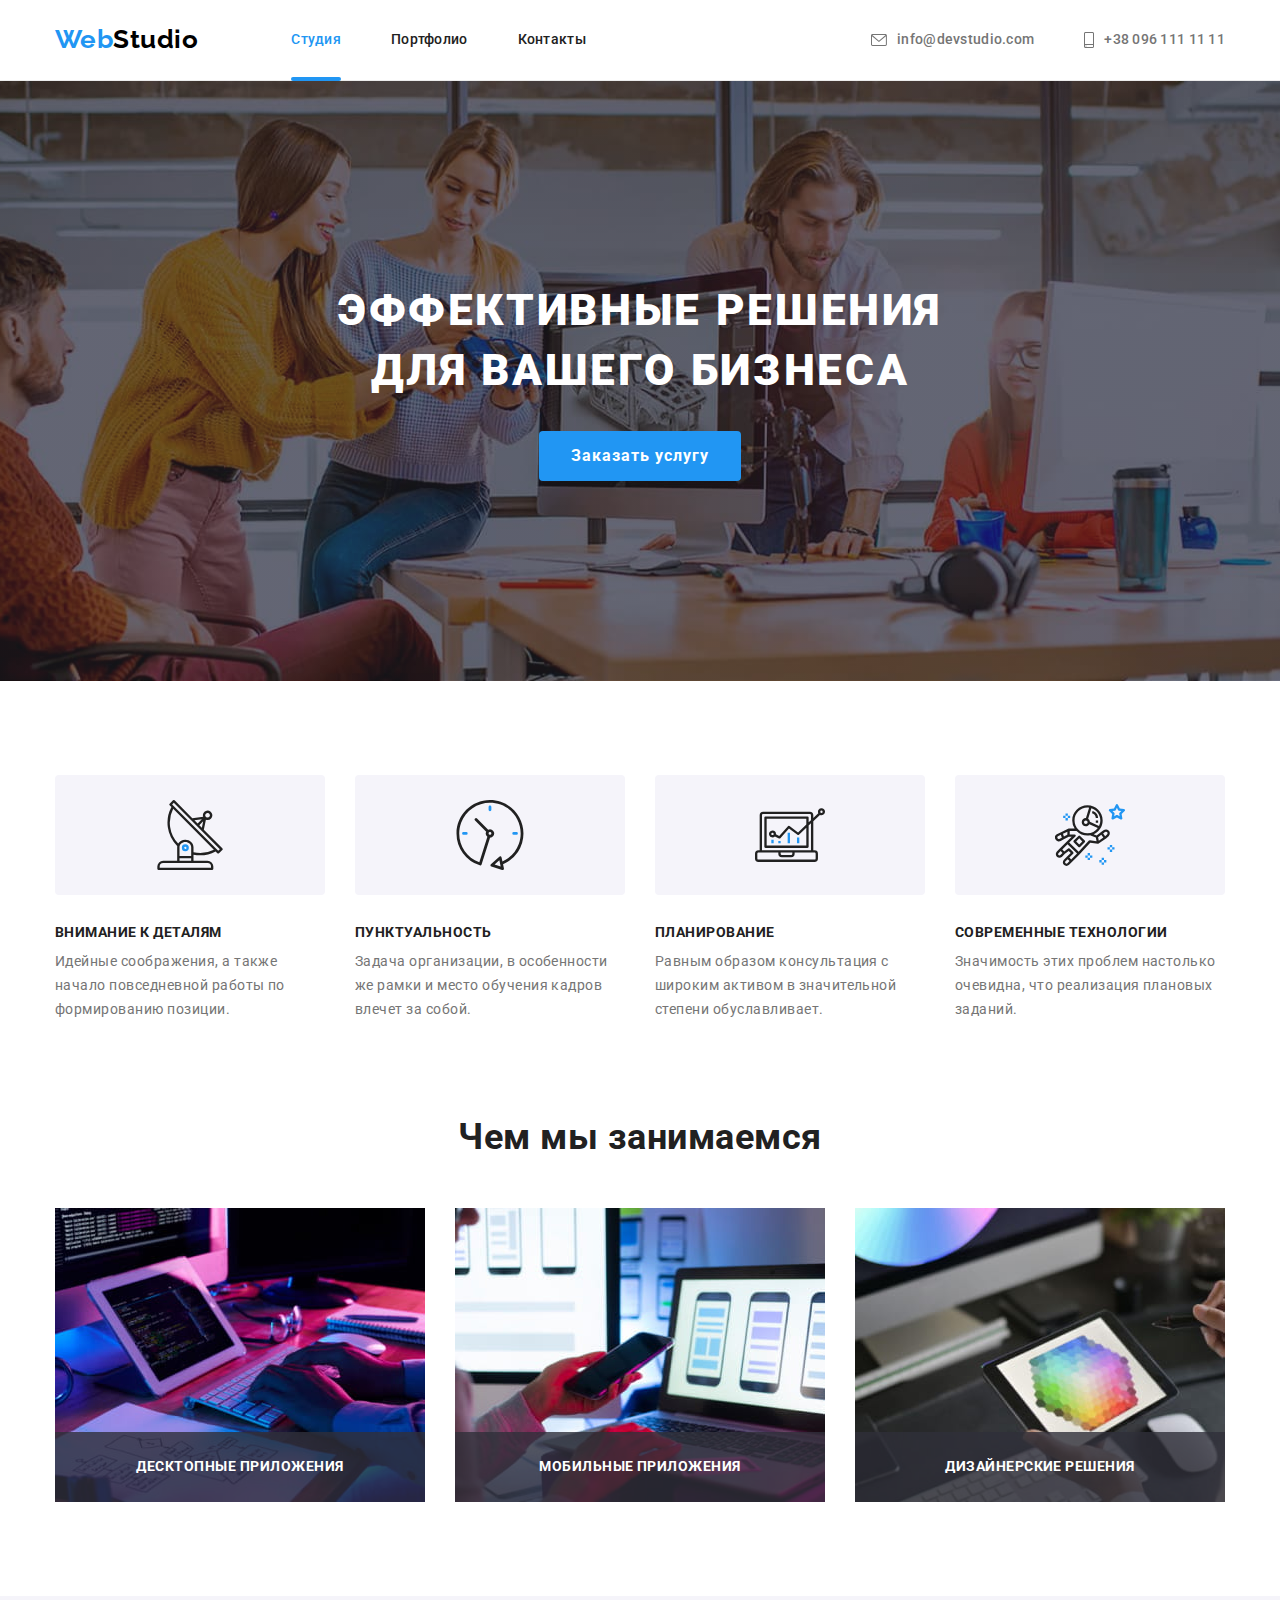
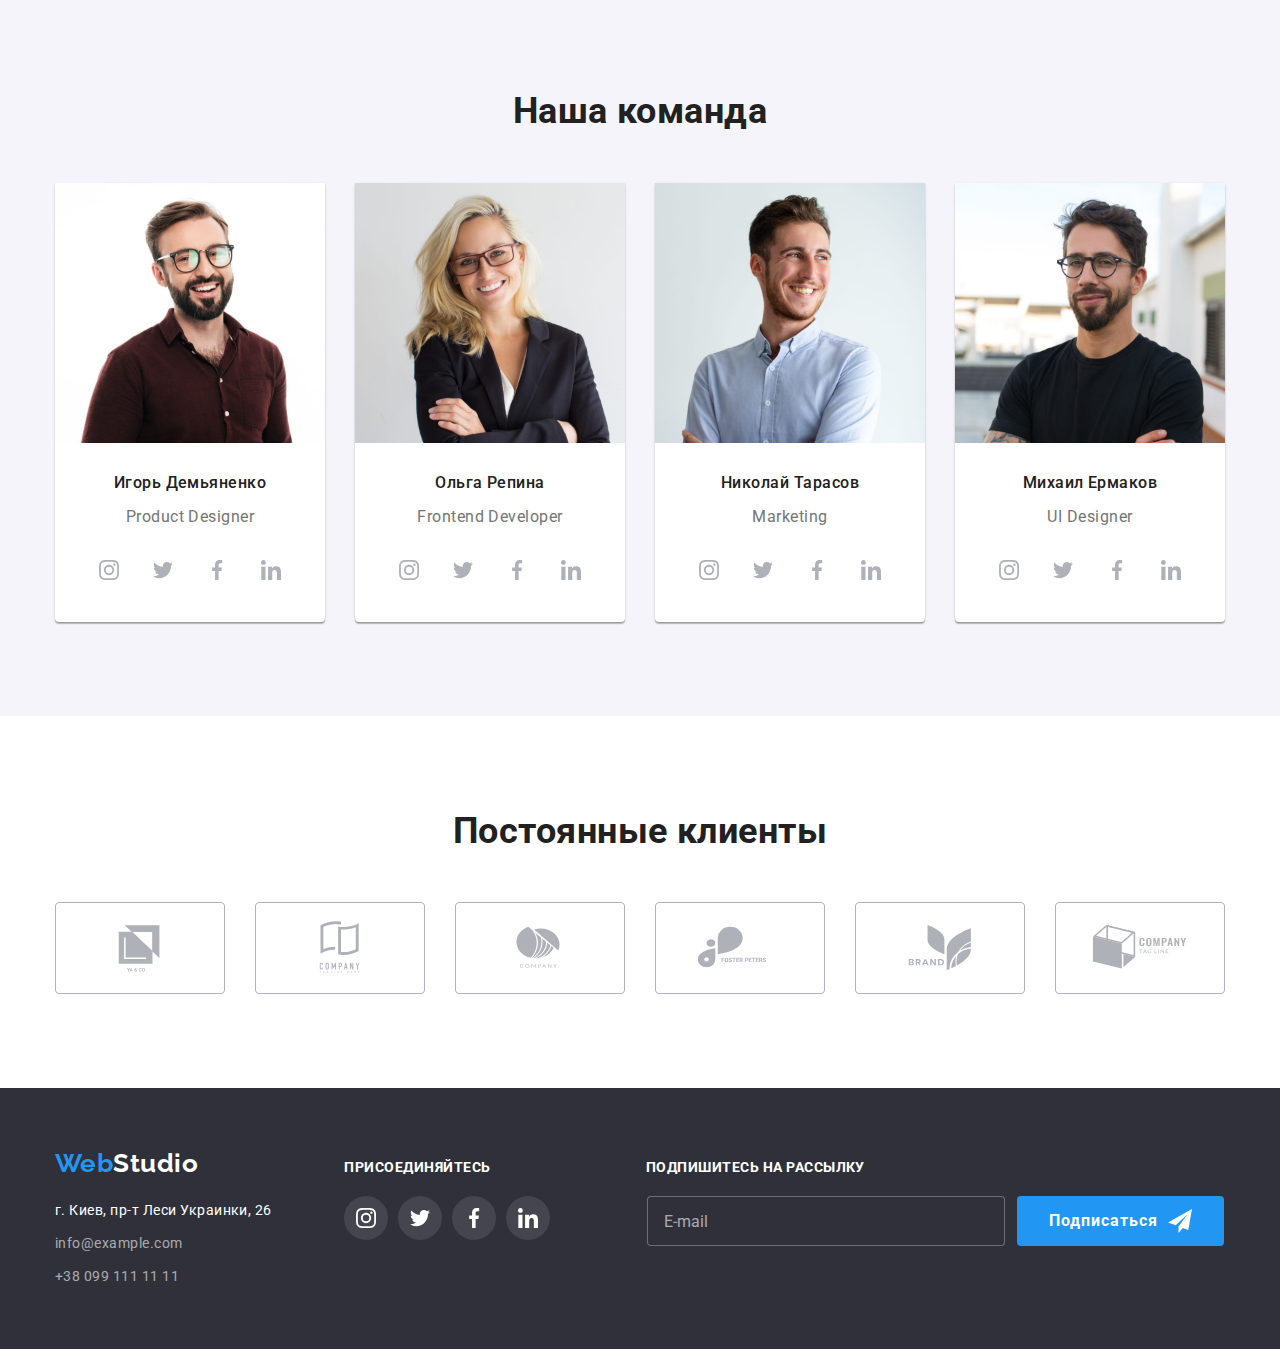
==== index.html @ f59bbf48 "add styles from hw6" ====
<!DOCTYPE html>
<html lang="ru">
  <head>
    <meta charset="UTF-8" />
    <meta http-equiv="X-UA-Compatible" content="IE=edge" />
    <meta name="viewport" content="width=device-width, initial-scale=1.0" />
    <title>WebStudio</title>
    <link rel="preconnect" href="https://fonts.googleapis.com" />
    <link rel="preconnect" href="https://fonts.gstatic.com" crossorigin />
    <link
      href="https://fonts.googleapis.com/css2?family=Raleway:wght@700&family=Roboto:wght@400;500;700;900&display=swap"
      rel="stylesheet"
    />
    <link
      rel="stylesheet"
      href="https://cdnjs.cloudflare.com/ajax/libs/modern-normalize/1.1.0/modern-normalize.min.css"
    />
    <link rel="stylesheet" href="./css/styles.css" />
  </head>
  <body>
    <!-- Header -->
    <header class="header">
      <div class="container main-nav">
        <a href="" class="logo">Web<span class="header-logo-part">Studio</span></a>
        <nav class="site-nav">
          <ul class="site-list">
            <li class="site-nav-item">
              <a href="./index.html" class="site-nav-link current">Студия</a>
            </li>
            <li class="site-nav-item">
              <a href="./portfolio.html" class="site-nav-link">Портфолио</a>
            </li>
            <li class="site-nav-item"><a href="" class="site-nav-link">Контакты</a></li>
          </ul>
        </nav>
        <ul class="contact-nav">
          <li class="contact-nav-item">
            <a href="mailto:info@devstudio.com" class="header-contacts">
              <svg class="icons-header" width="16" height="12">
                <use href="./images/icons.svg#envelope">
              </svg>
              info@devstudio.com
            </a>
          </li>
          <li class="contact-nav-item">
            <a href="tel:+380961111111" class="header-contacts">
              <svg class="icons-header" width="10" height="16">
                <use href="./images/icons.svg#smartphone"></use>
              </svg>
              +38 096 111 11 11
            </a>
          </li>
        </ul>
      </div>
    </header>
    <!-- Main -->
    <main>
      <!--Hero section-->
      <section class="hero">
        <div class="container">
          <h1 class="hero-title">
            Эффективные решения<br />
            для вашего бизнеса
          </h1>
          <button type="button" class="button primary" data-modal-open>Заказать услугу</button>
          
      </section>
      <!--Features section-->
      <section class="section">
        <div class="container">
          <h2 class="features-title visually-hidden">Наши преимущества</h2>
          <ul class="features-list">
            <li class="features-item">
              <div class="features-icon-bg">
              <svg class="icon-antenna" width="70" height="70"><use href="images/icons.svg#antenna-1"></use>
              </svg>
              </div>
              <h3 class="features-item-title">Внимание к деталям</h3>
              <p class="features-text">
                Идейные соображения, а также начало повседневной работы по формированию позиции.
              </p>
            </li>
            <li class="features-item icon-clock">
            <div class="features-icon-bg">
              <svg class="icon-clock" width="70" height="70"><use href="images/icons.svg#clock-1"></use>
              </svg>
              </div>
              <h3 class="features-item-title">Пунктуальность</h3>
              <p class="features-text">
                Задача организации, в особенности же рамки и место обучения кадров влечет за собой.
              </p>
            </li>
            <li class="features-item icon-diagram">
              <div class="features-icon-bg">
              <svg class="icon-diagram" width="70" height="70"><use href="images/icons.svg#diagram-1"></use>
              </svg></div>
              <h3 class="features-item-title">Планирование</h3>
              <p class="features-text">
                Равным образом консультация с широким активом в значительной степени обуславливает.
              </p>
            </li>
            <li class="features-item icon-astronaut">
              <div class="features-icon-bg">
              <svg class="icon-astronaut" width="70" height="70"><use href="images/icons.svg#astronaut-1"></use>
              </svg></div>
              <h3 class="features-item-title">Современные технологии</h3>
              <p class="features-text">
                Значимость этих проблем настолько очевидна, что реализация плановых заданий.
              </p>
            </li>
          </ul>
        </div>
      </section>
      <!--What we do section-->
      <section class="section work">
        <div class="container">
          <h2 class="work-title">Чем мы занимаемся</h2>
          <ul class="work-list">
            <li class="work-item">
              <img src="./images/img-what-we-do-1.jpg" alt="написание кода" width="370" />
              <p class="work-item-text">Десктопные приложения</p>
            </li>
            <li class="work-item">
              <img src="./images/img-what-we-do-2.jpg" alt="адаптивный интерфейс" width="370" />
              <p class="work-item-text">Мобильные приложения</p>
            </li>
            <li class="work-item">
              <img src="./images/img-what-we-do-3.jpg" alt="цветовая палитра" width="370" />
              <p class="work-item-text">Дизайнерские решения</p>
            </li>
          </ul>
        </div>
      </section>
      <!--Our team section-->
      <section class="section team">
        <div class="container">
          <h2 class="team-title">Наша команда</h2>
          <ul class="team-list">
            <li class="team-item">
              <img
                src="./images/member-1.jpg"
                alt="Игорь Демьяненко продакт менеджер"
                width="270"
              />
              <div class="team-item-content">
                <h3 class="team-name">Игорь Демьяненко</h3>
                <p lang="en" class="team-profession">Product Designer</p>
              <ul class="socials-list">
              <li class="social-item"><a href="https://www.instagram.com/" class="social-links" target="_blank" rel="noreferrer noopener"><svg class="social-icons" width="20" height="20">
                <use href="./images/icons.svg#instagram-2">
              </svg></a></li>
              <li class="social-item"><a href="https://twitter.com/" class="social-links" target="_blank" rel="noreferrer noopener"><svg class="social-icons" width="20" height="20">
                <use href="./images/icons.svg#twitter-1">
              </svg></a></li>
              <li class="social-item"><a href="https://www.facebook.com/" class="social-links" target="_blank" rel="noreferrer noopener"><svg class="social-icons" width="20" height="20">
                <use href="./images/icons.svg#facebook-1">
              </svg></a></li>
              <li class="social-item"><a href="https://www.linkedin.com/" class="social-links" target="_blank" rel="noreferrer noopener"><svg class="social-icons" width="20" height="20">
                <use href="./images/icons.svg#linkedin-1">
              </svg></a></li>
              </ul>
              </div>
            </li>
            <li class="team-item">
              <img
                src="./images/member-2.jpg"
                alt="Ольга Репина фронтэнд разработчик"
                width="270"
              />
              <div class="team-item-content">
                <h3 class="team-name">Ольга Репина</h3>
                <p lang="en" class="team-profession">Frontend Developer</p>
                <ul class="socials-list">
              <li class="social-item"><a href="https://www.instagram.com/" class="social-links" target="_blank" rel="noreferrer noopener"><svg class="social-icons" width="20" height="20">
                <use href="./images/icons.svg#instagram-2">
              </svg></a></li>
              <li class="social-item"><a href="https://twitter.com/" class="social-links" target="_blank" rel="noreferrer noopener"><svg class="social-icons" width="20" height="20">
                <use href="./images/icons.svg#twitter-1">
              </svg></a></li>
              <li class="social-item"><a href="https://www.facebook.com/" class="social-links" target="_blank" rel="noreferrer noopener"><svg class="social-icons" width="20" height="20">
                <use href="./images/icons.svg#facebook-1">
              </svg></a></li>
              <li class="social-item"><a href="https://www.linkedin.com/" class="social-links" target="_blank" rel="noreferrer noopener"><svg class="social-icons" width="20" height="20">
                <use href="./images/icons.svg#linkedin-1">
              </svg></a></li>
              </ul>
              </div>
            </li>
            <li class="team-item">
              <img src="./images/member-3.jpg" alt="Николай Тарасов маркетинг" width="270" />
              <div class="team-item-content">
                <h3 class="team-name">Николай Тарасов</h3>
                <p lang="en" class="team-profession">Marketing</p>
                <ul class="socials-list">
              <li class="social-item"><a href="https://www.instagram.com/" class="social-links" target="_blank" rel="noreferrer noopener"><svg class="social-icons" width="20" height="20">
                <use href="./images/icons.svg#instagram-2">
              </svg></a></li>
              <li class="social-item"><a href="https://twitter.com/" class="social-links" target="_blank" rel="noreferrer noopener"><svg class="social-icons" width="20" height="20">
                <use href="./images/icons.svg#twitter-1">
              </svg></a></li>
              <li class="social-item"><a href="https://www.facebook.com/" class="social-links" target="_blank" rel="noreferrer noopener"><svg class="social-icons" width="20" height="20">
                <use href="./images/icons.svg#facebook-1">
              </svg></a></li>
              <li class="social-item"><a href="https://www.linkedin.com/" class="social-links" target="_blank" rel="noreferrer noopener"><svg class="social-icons" width="20" height="20">
                <use href="./images/icons.svg#linkedin-1">
              </svg></a></li>
              </ul>
              </div>
            </li>
            <li class="team-item">
              <img src="./images/member-4.jpg" alt="Михаил Ермаков дизайнер" width="270" />
              <div class="team-item-content">
                <h3 class="team-name">Михаил Ермаков</h3>
                <p lang="en" class="team-profession">UI Designer</p>
                <ul class="socials-list">
              <li class="social-item"><a href="https://www.instagram.com/" class="social-links" target="_blank" rel="noreferrer noopener"><svg class="social-icons" width="20" height="20">
                <use href="./images/icons.svg#instagram-2">
              </svg></a></li>
              <li class="social-item"><a href="https://twitter.com/" class="social-links" target="_blank" rel="noreferrer noopener"><svg class="social-icons" width="20" height="20">
                <use href="./images/icons.svg#twitter-1">
              </svg></a></li>
              <li class="social-item"><a href="https://www.facebook.com/" class="social-links" target="_blank" rel="noreferrer noopener"><svg class="social-icons" width="20" height="20">
                <use href="./images/icons.svg#facebook-1">
              </svg></a></li>
              <li class="social-item"><a href="https://www.linkedin.com/" class="social-links" target="_blank" rel="noreferrer noopener"><svg class="social-icons" width="20" height="20">
                <use href="./images/icons.svg#linkedin-1">
              </svg></a></li>
              </ul>
              </div>
            </li>
          </ul>
        </div>
      </section>
      <section class="section clients">
        <div class="container">
          <h2 class="clients-title">Постоянные клиенты</h2>
          <ul class="clients-list">
            <li class="clients-item">
              <a href="" class="clients-link"><svg class="clients-logo" width="106" height="60"><use href="./images/icons.svg#logo-1"></use></svg></a>
            </li>
            <li class="clients-item">
              <a href="" class="clients-link"><svg class="clients-logo" width="106" height="60"><use href="./images/icons.svg#logo-2"></use></svg></a>
            </li>
            <li class="clients-item">
              <a href="" class="clients-link"><svg class="clients-logo" width="106" height="60"><use href="./images/icons.svg#logo-3"></use></svg></a>
            </li>
            <li class="clients-item">
              <a href="" class="clients-link"><svg class="clients-logo" width="106" height="60"><use href="./images/icons.svg#logo-4"></use></svg></a>
            </li>
            <li class="clients-item">
              <a href="" class="clients-link"><svg class="clients-logo" width="106" height="60"><use href="./images/icons.svg#logo-5"></use></svg></a>
            </li>
            <li class="clients-item">
              <a href="" class="clients-link"><svg class="clients-logo" width="106" height="60"><use href="./images/icons.svg#logo-6"></use></svg></a>
            </li>
          </ul>
        </div>
      </section>
    </main>
    <!-- Footer -->
    <footer class="footer">
      <div class="container footer-global">
        <div class="footer-sections">
        <a href="" class="logo">Web<span class="footer-logo-part">Studio</span></a>
        <address class="footer-address">
          <ul class="footer-list">
            <li class="footer-item">
              <a
                href="https://goo.gl/maps/oisESLWzGZFU7cvu8"
                target="_blank"
                rel="noreferrer noopener"
                class="footer-address"
                >г. Киев, пр-т Леси Украинки, 26</a
              >
            </li>
            <li class="footer-item">
              <a href="mailto:info@example.com" class="footer-contacts">info@example.com</a>
            </li>
            <li class="footer-item">
              <a href="tel:+380991111111" class="footer-contacts">+38 099 111 11 11</a>
            </li>
          </ul>
        </address>
      </div>
      <div class="footer-sections footer-join">
        <p class="footer-text">Присоединяйтесь</p>
        <ul class="footer-socials-list">
        <li class="footer-socials-item">
          <a href="https://www.instagram.com/" class="footer-socials-link" target="_blank" rel="noreferrer noopener">
            <svg class="footer-socials-icons" width="20" height="20">
              <use href="./images/icons.svg#instagram-2"></use>
            </svg>
          </a>
        </li>
        <li class="footer-socials-item">
          <a href="https://twitter.com/" class="footer-socials-link" target="_blank" rel="noreferrer noopener">
            <svg class="footer-socials-icons" width="20" height="20">
              <use href="./images/icons.svg#twitter-1"></use>
            </svg>
          </a>
        </li>
        <li class="footer-socials-item">
          <a href="https://www.facebook.com/" class="footer-socials-link" target="_blank" rel="noreferrer noopener">
            <svg class="footer-socials-icons" width="20" height="20">
              <use href="./images/icons.svg#facebook-1"></use>
            </svg>
          </a>
        </li>
        <li class="footer-socials-item">
          <a href="https://www.linkedin.com/" class="footer-socials-link" target="_blank" rel="noreferrer noopener">
            <svg class="footer-socials-icons" width="20" height="20">
              <use href="./images/icons.svg#linkedin-1"></use>
            </svg>
          </a>
        </li>
        </ul>
      </div>
      <div class="footer-sections footer-subscribe">
        <p class="footer-subscribe-text">Подпишитесь на рассылку</p>
        <form class="subscribe-form">
        <input class="footer-mail" type="email" name="footer-mail" id="" placeholder="E-mail">
        <button type="submit" class="button footer-button">Подписаться<svg class="icon-send" width="24" height="24"><use href="./images/icons.svg#icon-send"></use></svg></button>
        </form>
      </div>
      </div>
    </footer>
    <div class="backdrop is-hidden" data-modal>
            <div class="modal">
              <p class="modal-text">Оставьте свои данные, мы вам перезвоним</p>
              <button class="close-button" data-modal-close>
                <svg class="close-icon">
                  <use href="./images/icons.svg#close"></use>
                </svg>
              </button>
              <form class="form">
                <div class="form-field">
                  <label for="user-name" class="modal-label">Имя</label>
                  <div class="input-wrap">
                <input type="text" name="user-name" class="modal-input" id="user-name" required>
                <svg class="modal-icons" width="18" height="18">
                    <use href="./images/icons.svg#person"></use>
                  </svg>
                  </div>
              </div>
              <div class="form-field">
                <label for="user-tel" class="modal-label">Телефон</label>
                <div class="input-wrap">
                <input type="tel" name="user-tel" class="modal-input" id="user-tel" required>
                <svg class="modal-icons" width="18" height="18">
                    <use href="./images/icons.svg#phone"></use>
                  </svg>
                  </div>
              </div>
                <div class="form-field">
                <label for="user-mail" class="modal-label">Почта</label>
                <div class="input-wrap">
                <input type="email" name="user-mail" class="modal-input" id="user-mail">
                <svg class="modal-icons" width="18" height="18">
                    <use href="./images/icons.svg#email"></use>
                  </svg>
                  </div>
              </div>
                  <div class="form-field">
                <label for="comment" class="modal-label">Комментарий</label>
                <textarea name="comment" class="modal-comment" id="comment" placeholder="Введите текст"></textarea></div>

              <div class="form-field check-box">
                <input type="checkbox"
                class="modal-check visually-hidden"
                id="modal-check"
                name="modal-check"/>
                <label for="modal-check" class="modal-check-text"><span class="icon-check"><svg class="modal-check-icon"  width="16" height="15">
                  <use href="./images/icons.svg#icon-check"></use>
                </svg></span>Соглашаюсь с рассылкой и принимаю <a href="" class="modal-conditions"> Условия договора</a></label>
                <button type="submit" class="button modal-submit">Отправить</button>
              </div>
              
              </form>
            </div>
          </div>
        </div>
    <script src="./js/modal.js"></script>
  </body>
</html>
---- css/styles.css ----
:root {
  --primary-text-color: #212121;
  --secondary-text-color: #757575;
  --text-color-white: #ffffff;
  --accent-color: #2196f3;
  --background-color: #e5e5e5;
  --footer-background-color: #2f303a;
  --button-secondary-bgc: #f5f4fa;
  --button-primary-hover: #188ce8;
  --footer-contacts: rgba(255, 255, 255, 0.6);
  --header-logo: #000000;
  --line-color: #ececec;
  --hero-bgc: #c4c4c4;
  --footer-socials-bgc: #44454e;
  --icons-color: #afb1b8;
}

body {
  background-color: var(--text-color-white);
  color: var(--secondary-text-color);

  font-family: Roboto, sans-serif;
  letter-spacing: 0.03em;

  margin: 0;
}

h1,
h2,
h3,
h4,
h5,
h6,
p,
ul {
  margin-top: 0;
  margin-bottom: 0;
}

img {
  display: block;
  max-width: 100%;
  height: auto;
}

ul {
  list-style: none;
  padding: 0;
  margin: 0;
}

a {
  text-decoration: none;
}

/* Section */

.section {
  padding-top: 94px;
  padding-bottom: 94px;
}

/* Container */

.container {
  width: 1200px;
  padding-left: 15px;
  padding-right: 15px;
  margin-left: auto;
  margin-right: auto;
}

/* Header */

.header {
  border-bottom: 1px solid var(--line-color);
}

.logo {
  color: var(--accent-color);

  font-family: Raleway, sans-serif;
  font-weight: 700;
  font-size: 26px;
  line-height: 1.2;
}

.header-logo-part {
  color: var(--header-logo);
}

/* Site nav */

.main-nav {
  display: flex;
  align-items: center;
}

.site-nav {
  margin-left: 93px;
}

.site-nav-item:not(:last-child) {
  margin-right: 50px;
}

.site-list {
  display: flex;
}

.site-nav-link {
  position: relative;
  display: block;
  padding-top: 32px;
  padding-bottom: 32px;

  color: var(--primary-text-color);

  font-weight: 500;
  font-size: 14px;
  line-height: 1.14;
  letter-spacing: 0.02em;

  transition: color 250ms cubic-bezier(0.4, 0, 0.2, 1);
}

.site-nav-link:hover,
.site-nav-link:focus {
  color: var(--accent-color);
}

.site-nav-link.current {
  color: var(--accent-color);
}

.current::after {
  content: '';

  position: absolute;
  left: 0;
  bottom: -1px;
  display: block;
  width: 100%;
  height: 4px;
  border-radius: 2px;
  background-color: var(--accent-color);
}
/* Header contacts */

.contact-nav {
  display: flex;
  margin-left: auto;
}

.contact-nav-item:not(:first-child) {
  margin-left: 50px;
}

.icons-header {
  fill: currentColor;
  margin-right: 10px;
}

.header-contacts {
  display: flex;
  align-items: center;
  color: var(--secondary-text-color);

  font-weight: 500;
  font-size: 14px;
  line-height: 1.14;
  letter-spacing: 0.02em;

  transition: color 250ms cubic-bezier(0.4, 0, 0.2, 1);
}

.header-contacts:hover,
.header-contacts:focus {
  color: var(--accent-color);
}

.header-contacts:active {
  color: var(--accent-color);
}

/* Hero */

.hero {
  max-width: 1600px;

  text-align: center;
  padding: 200px 0;

  background-color: var(--hero-bgc);
  background-image: linear-gradient(rgba(47, 48, 58, 0.4), rgba(47, 48, 58, 0.4)),
    url('../images/hero.jpg');
  background-repeat: no-repeat;
  background-size: cover;
  background-position: center;
}

.hero-title {
  color: var(--text-color-white);

  font-weight: 900;
  font-size: 44px;
  line-height: 1.36;
  letter-spacing: 0.06em;
  text-transform: uppercase;
}

/* Buttons */

.button {
  display: inline-block;
  font-family: inherit;
  cursor: pointer;
  text-align: center;
  font-size: 16px;
  align-items: center;
  border: transparent;
  border-radius: 4px;

  transition: background-color 250ms cubic-bezier(0.4, 0, 0.2, 1),
    color 250ms cubic-bezier(0.4, 0, 0.2, 1), box-shadow 250ms cubic-bezier(0.4, 0, 0.2, 1);
}

.button.primary,
.modal-submit,
.footer-button {
  padding: 10px 32px;
  margin-top: 30px;

  background-color: var(--accent-color);
  color: var(--text-color-white);

  font-weight: 700;
  line-height: 1.87;
  letter-spacing: 0.06em;

  transition: background-color 250ms cubic-bezier(0.4, 0, 0.2, 1),
    color 250ms cubic-bezier(0.4, 0, 0.2, 1), box-shadow 250ms cubic-bezier(0.4, 0, 0.2, 1);
}

.button.primary:hover,
.button.primary:focus,
.modal-submit:hover,
.modal-submit:focus,
.footer-button:hover,
.footer-button:focus {
  background-color: var(--button-primary-hover);
  color: var(--text-color-white);
  box-shadow: 0px 4px 4px rgba(0, 0, 0, 0.15);
}

.button.secondary {
  padding: 6px 22px;
  background-color: var(--button-secondary-bgc);
  color: var(--primary-text-color);

  font-weight: 500;
  line-height: 1.62;

  transition: background-color 250ms cubic-bezier(0.4, 0, 0.2, 1),
    color 250ms cubic-bezier(0.4, 0, 0.2, 1), box-shadow 250ms cubic-bezier(0.4, 0, 0.2, 1);
}

.button.secondary:hover,
.button.secondary:focus {
  background-color: var(--accent-color);
  color: var(--text-color-white);
  box-shadow: 0px 3px 1px rgba(0, 0, 0, 0.1), 0px 1px 2px rgba(0, 0, 0, 0.08),
    0px 2px 2px rgba(0, 0, 0, 0.12);
}

.button.secondary:active {
  color: var(--accent-color);

  box-shadow: 0px 3px 1px rgba(0, 0, 0, 0.1), 0px 1px 2px rgba(0, 0, 0, 0.08),
    0px 2px 2px rgba(0, 0, 0, 0.12);
  border: transparent;
}

/* Features */

.visually-hidden {
  position: absolute;
  width: 1px;
  height: 1px;
  margin: -1px;
  padding: 0;
  overflow: hidden;
  border: 0;
  clip: rect(0 0 0 0);
}

.features-list {
  display: flex;
}

.features-item {
  margin-right: 30px;
}

.features-item:nth-child(4n) {
  margin-right: 0;
}

.features-icon-bg {
  display: flex;
  width: 270px;
  height: 120px;
  background-color: var(--button-secondary-bgc);

  border-radius: 4px;
  margin-bottom: 30px;
  align-items: center;
  justify-content: center;
}

.features-item-title {
  color: var(--primary-text-color);

  font-weight: 700;
  font-size: 14px;
  line-height: 1.14;
  text-transform: uppercase;

  margin-bottom: 10px;
}

.features-text {
  color: var(--secondary-text-color);

  font-size: 14px;
  line-height: 1.71;
}

/* Work */

.work {
  padding-top: 0;
}

.work-title,
.clients-title {
  margin-bottom: 50px;
}

.work-list {
  display: flex;
  align-items: center;
}

.work-item {
  position: relative;

  margin-right: 30px;
}

.work-item:nth-child(3n) {
  margin-right: 0;
}

.work-item-text {
  position: absolute;
  bottom: 0;

  display: flex;
  justify-content: center;
  align-items: center;

  width: 100%;
  height: 70px;

  font-weight: 700;
  font-size: 14px;
  line-height: 1.14;

  text-transform: uppercase;
  background-color: rgba(47, 48, 58, 0.8);
  color: var(--text-color-white);
}

.work-title,
.team-title,
.clients-title {
  color: var(--primary-text-color);

  font-weight: 700;
  font-size: 36px;
  line-height: 1.17;
  text-align: center;
}

/* Team */

.team {
  background-color: var(--button-secondary-bgc);
}

.team-list {
  display: flex;
}

.team-item {
  margin-right: 30px;
  background-color: var(--text-color-white);
  box-shadow: 0px 1px 3px rgba(0, 0, 0, 0.12), 0px 1px 1px rgba(0, 0, 0, 0.14),
    0px 2px 1px rgba(0, 0, 0, 0.2);
  border-radius: 0px 0px 4px 4px;
}

.team-item:nth-child(4n) {
  margin-right: 0;
}

.team-item-content {
  text-align: center;
  padding-top: 30px;
  padding-bottom: 30px;
  font-size: 16px;
}

.team-title,
.team-name {
  color: var(--primary-text-color);
}

.team-title {
  margin-top: 0;
  margin-right: 0;
  margin-bottom: 50px;
}

.team-name {
  font-weight: 500;
  line-height: 1.2;
  font-size: 16px;

  margin-bottom: 10px;
}

.team-profession {
  color: var(--secondary-text-color);

  line-height: 1.9;
  font-size: 16px;
  margin-bottom: 16px;
}

/* Team socials */

.socials-list {
  display: flex;
  justify-content: center;
  color: var(--icons-color);
}

.social-item {
  margin-right: 10px;
}

.social-item:last-child {
  margin-right: 0;
}

.social-links {
  display: flex;
  align-items: center;
  justify-content: center;
  width: 44px;
  height: 44px;
  border-radius: 50%;

  background-color: var(--text-color-white);
  color: currentColor;

  transition: background-color 250ms cubic-bezier(0.4, 0, 0.2, 1),
    color 250ms cubic-bezier(0.4, 0, 0.2, 1);
}

.social-links:hover,
.social-links:focus {
  background-color: var(--accent-color);
  color: var(--text-color-white);
}

.social-icons {
  fill: currentColor;
}

/* Clients */

.clients-list {
  display: flex;
}

.clients-link {
  display: flex;
  width: 170px;
  height: 92px;
  border: 1px solid var(--icons-color);
  border-radius: 4px;
  align-items: center;
  justify-content: center;
  fill: var(--icons-color);

  transition: fill 250ms cubic-bezier(0.4, 0, 0.2, 1), border 250ms cubic-bezier(0.4, 0, 0.2, 1);
}

.clients-item {
  margin-right: 30px;
}

.clients-item:last-child {
  margin-right: 0;
}

.clients-link:hover,
.clients-link:focus {
  fill: var(--accent-color);
  border: 1px solid var(--accent-color);
}

/* Footer */

.footer {
  background-color: var(--footer-background-color);

  padding-top: 60px;
  padding-bottom: 60px;
}

.footer-global {
  display: flex;
  align-items: baseline;
}

.footer-sections {
  flex-grow: 1;
}
.footer-logo-part {
  color: var(--text-color-white);
}

.footer-list {
  font-style: normal;
  font-size: 14px;
  line-height: 1.71;
}

.footer-address {
  color: var(--text-color-white);

  margin-top: 20px;
}

.footer-contacts {
  color: var(--footer-contacts);

  transition: color 250ms cubic-bezier(0.4, 0, 0.2, 1);
}

.footer-contacts:hover,
.footer-contacts:focus {
  color: var(--accent-color);
}

.footer-contacts:active {
  color: var(--accent-color);
}

.footer-item:not(:first-child) {
  margin-top: 9px;
}

.footer-join {
  margin-left: 70px;
}

.footer-text,
.footer-subscribe-text {
  font-weight: 700;
  font-size: 14px;
  line-height: 1.14;
  text-transform: uppercase;
  color: var(--text-color-white);
  margin-bottom: 20px;
}

.footer-socials-list {
  display: flex;
}

.footer-socials-link {
  display: flex;
  align-items: center;
  justify-content: center;

  width: 44px;
  height: 44px;
  border-radius: 50%;

  background-color: var(--footer-socials-bgc);
  fill: var(--text-color-white);

  transition: background-color 250ms cubic-bezier(0.4, 0, 0.2, 1),
    fill 250ms cubic-bezier(0.4, 0, 0.2, 1);
}

.footer-socials-link:hover,
.footer-socials-link:focus {
  background-color: var(--accent-color);
  fill: var(--text-color-white);
}

.footer-socials-item {
  margin-right: 10px;
}

.footer-socials-item:last-child {
  margin-right: 0;
}

/* Subscribe ---------------------------------------- */
.footer-subscribe {
  margin-left: 93px;
}

.footer-mail {
  width: 358px;
  height: 50px;
  background-color: var(--footer-background-color);

  border: 1px solid rgba(255, 255, 255, 0.3);
  border-radius: 4px;
  padding-left: 16px;

  transition: color 250ms cubic-bezier(0.4, 0, 0.2, 1);
}

.footer-mail::placeholder {
  color: rgba(255, 255, 255, 0.6);

  transition: color 250ms cubic-bezier(0.4, 0, 0.2, 1);
}
.footer-mail:hover::placeholder {
  color: var(--text-color-white);
}

.subscribe-form {
  display: flex;
  align-items: center;
  justify-content: center;
}

.footer-button {
  display: flex;
  align-items: center;
  justify-content: center;
  margin-top: 0;
  margin-left: 12px;
}

.icon-send {
  fill: var(--text-color-white);
  margin-left: 10px;
}

/* Portfolio */

.portfolio-title,
.features-title {
  visibility: hidden;
}

.portfolio-filters {
  display: flex;
  justify-content: center;
  margin-bottom: 50px;
}

.portfolio-item:not(:last-child) {
  margin-right: 8px;
}

/* Card Set */

.card-set {
  margin-top: -30px;
  margin-left: -30px;
  display: flex;
  flex-wrap: wrap;
}

.card-item {
  flex-basis: calc(100% / 3 - 30px);

  margin-left: 30px;
  margin-top: 30px;
}

.project-link {
  display: block;
  transition: box-shadow 250ms cubic-bezier(0.4, 0, 0.2, 1);
}

.card-thumb {
  position: relative;
  overflow: hidden;
}

.project-link:hover,
.project-link:focus {
  box-shadow: 0px 1px 1px rgba(0, 0, 0, 0.12), 0px 4px 4px rgba(0, 0, 0, 0.06),
    1px 4px 6px rgba(0, 0, 0, 0.16);
}
.project-link:hover .project-text,
.project-link:focus .project-text {
  transform: translateY(0);
}

.project-text {
  color: var(--text-color-white);
  font-size: 18px;
  line-height: 1.5;

  padding: 63px 24px;

  position: absolute;
  top: 0;
  left: 0;
  width: 100%;
  height: 100%;
  background-color: rgba(33, 150, 243, 0.9);
  opacity: 1;
  transform: translateY(100%);
  transition: transform 250ms cubic-bezier(0.4, 0, 0.2, 1);
}

.card-title {
  color: var(--primary-text-color);

  margin-bottom: 4px;
  font-weight: 700;
  font-size: 18px;
  line-height: 2;
  letter-spacing: 0.06em;
}

.card-content {
  padding: 20px 24px;
  border-bottom: 1px solid var(--line-color);
  border-left: 1px solid var(--line-color);
  border-right: 1px solid var(--line-color);
}

/* Projects */

.project-kind {
  color: var(--secondary-text-color);

  font-size: 16px;
  line-height: 1.87;
}

.backdrop {
  position: fixed;
  top: 0;
  left: 0;

  width: 100vw;
  height: 100vh;

  background-color: rgba(0, 0, 0, 0.2);

  opacity: 1;
  transition: opacity 250ms cubic-bezier(0.4, 0, 0.2, 1);
}

.backdrop.is-hidden {
  opacity: 0;
  pointer-events: none;
  visibility: hidden;
}

.modal {
  position: absolute;
  top: 50%;
  left: 50%;
  transform: translate(-50%, -50%);
  transition: transform 250ms cubic-bezier(0.4, 0, 0.2, 1);

  visibility: visible;

  width: 528px;
  height: 581px;
  padding: 40px;

  background-color: var(--text-color-white);
  border-radius: 4px;
  filter: drop-shadow(0px 4px 4px rgba(0, 0, 0, 0.25));
}

.modal-text {
  color: var(--primary-text-color);
  font-weight: 700;
  font-size: 20px;
  line-height: 1.15;
  text-align: center;

  margin-bottom: 12px;
}

.close-button {
  position: absolute;
  top: 8px;
  right: 8px;

  display: flex;
  align-items: center;
  justify-content: center;
  padding: 0;
  margin: 0;

  width: 30px;
  height: 30px;
  border-radius: 50%;
  background-color: #fff;
  border: 1px solid rgba(0, 0, 0, 0.1);

  cursor: pointer;
  transition: fill 250ms cubic-bezier(0.4, 0, 0.2, 1);
}

.close-button:hover,
.close-button:focus {
  fill: var(--accent-color);
}

.close-icon {
  position: absolute;
  width: 18px;
  height: 18px;
}

.form-field {
  margin-bottom: 10px;
}

.form-field:nth-child(4) {
  margin-bottom: 0;
}

.modal-input {
  width: 100%;
  height: 40px;
  border: 1px solid rgba(33, 33, 33, 0.2);
  border-radius: 4px;

  padding-left: 42px;

  transition: outline 250ms cubic-bezier(0.4, 0, 0.2, 1), border 250ms cubic-bezier(0.4, 0, 0.2, 1);
}

.modal-label {
  display: block;
  margin-bottom: 4px;

  font-size: 12px;
  line-height: 1.16;
  letter-spacing: 0.01em;
}

.modal-comment {
  display: block;
  width: 100%;
  height: 120px;
  padding: 16px 12px;

  font-size: 12px;
  line-height: 1.16;
  letter-spacing: 0.01em;

  border: 1px solid rgba(33, 33, 33, 0.2);
  border-radius: 4px;

  resize: none;

  transition: border 250ms cubic-bezier(0.4, 0, 0.2, 1);
}

.modal-comment::placeholder {
  color: rgba(117, 117, 117, 0.5);
}

.modal-icons {
  position: absolute;

  display: block;
  top: 50%;
  left: 12px;
  transform: translateY(-50%);

  transition: fill 250ms cubic-bezier(0.4, 0, 0.2, 1);
}

.modal-input:focus,
.modal-comment:focus,
.footer-mail:focus,
.footer-mail:hover {
  outline: none;
  border: 1px solid var(--accent-color);
}

.modal-input:focus + .modal-icons {
  fill: var(--accent-color);
}

.input-wrap {
  position: relative;
}
.check-box {
  margin-top: 20px;
  margin-bottom: 0;
  text-align: center;
}

.modal-check-text {
  font-size: 14px;
  line-height: 1.7;
  display: flex;
  align-items: center;
  justify-content: center;
}

.modal-conditions {
  color: var(--accent-color);
  text-decoration: underline;
  padding-left: 3px;
}

.modal-check-text span {
  display: flex;
  align-items: center;
  justify-content: center;

  width: 16px;
  height: 15px;
  border: 2px solid var(--header-logo);
  border-radius: 2px;
}

.icon-check {
  margin-right: 8px;
}

.modal-check-icon {
  fill: transparent;
}

.modal-check:checked + .modal-check-text > span {
  background-color: var(--accent-color);
  border: none;
}

.modal-check:checked + .modal-check-text svg {
  fill: var(--text-color-white);
}

.modal-submit {
  align-items: center;
}
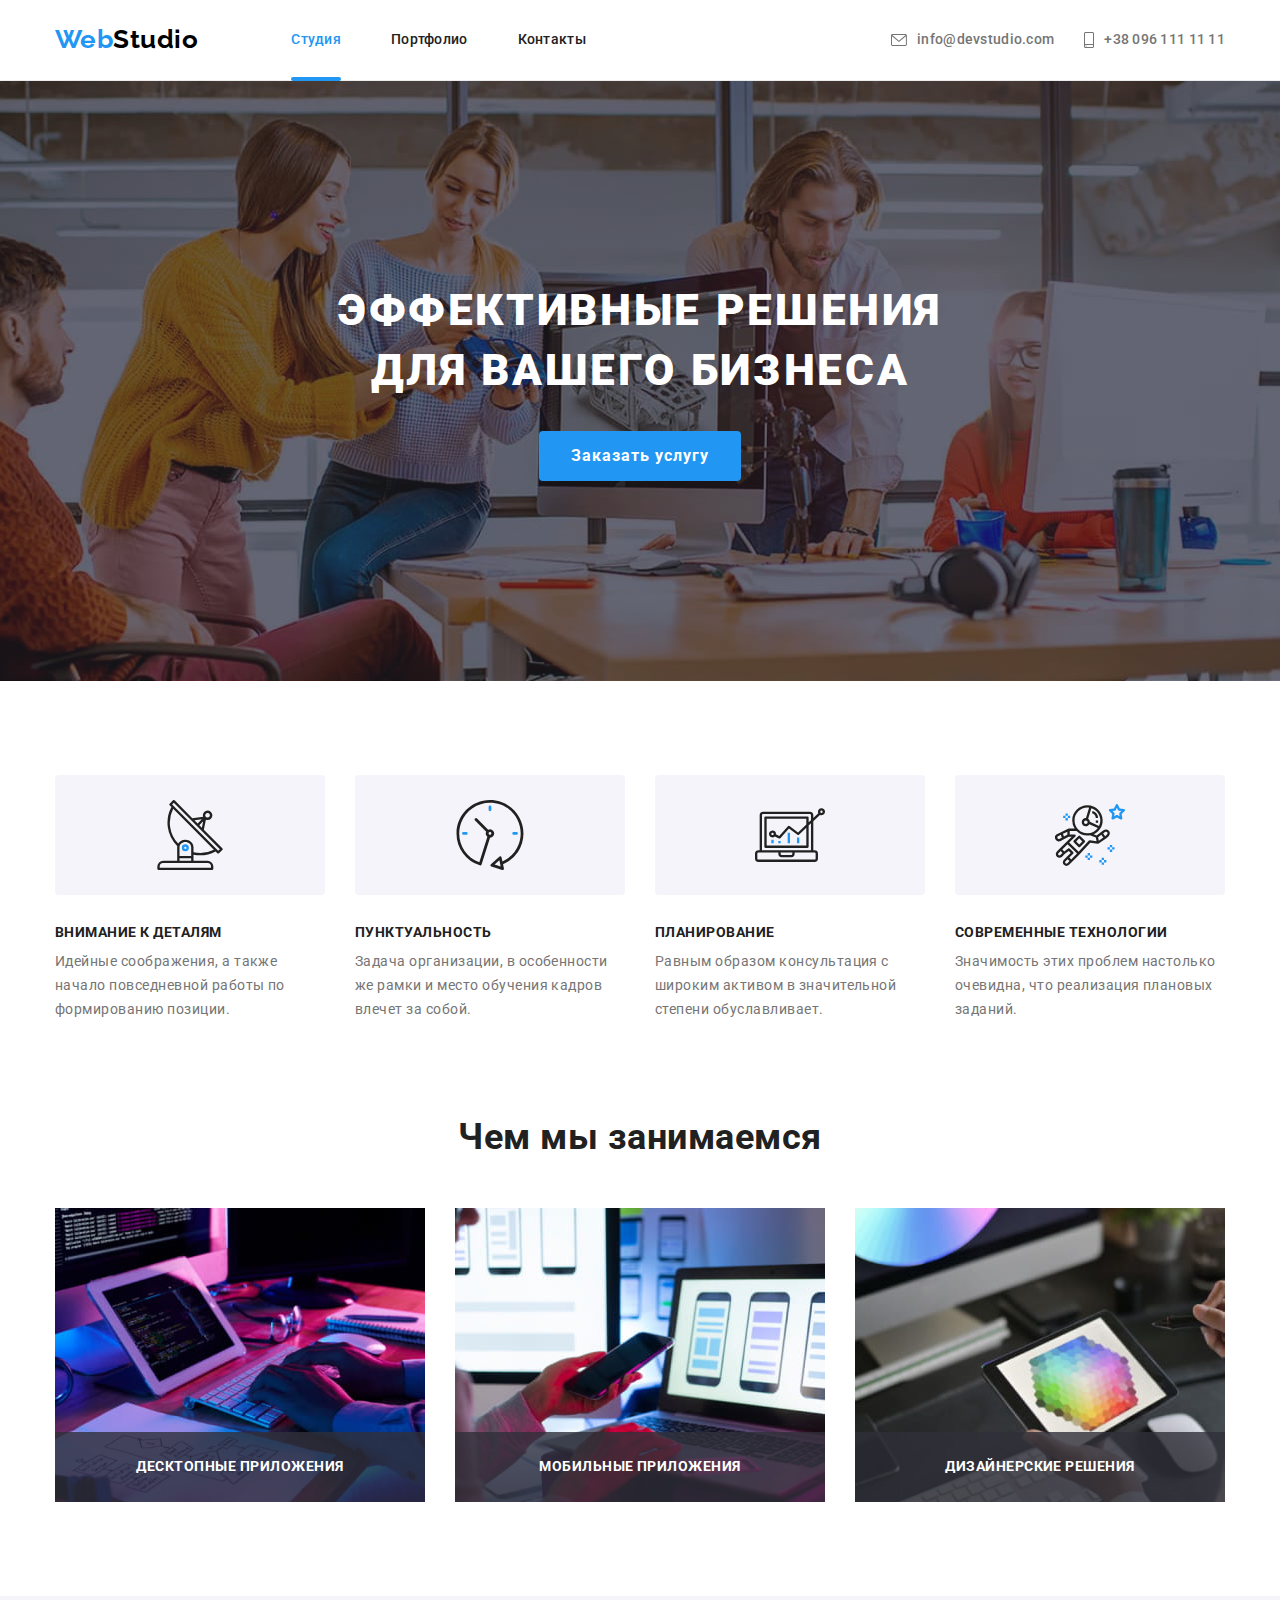
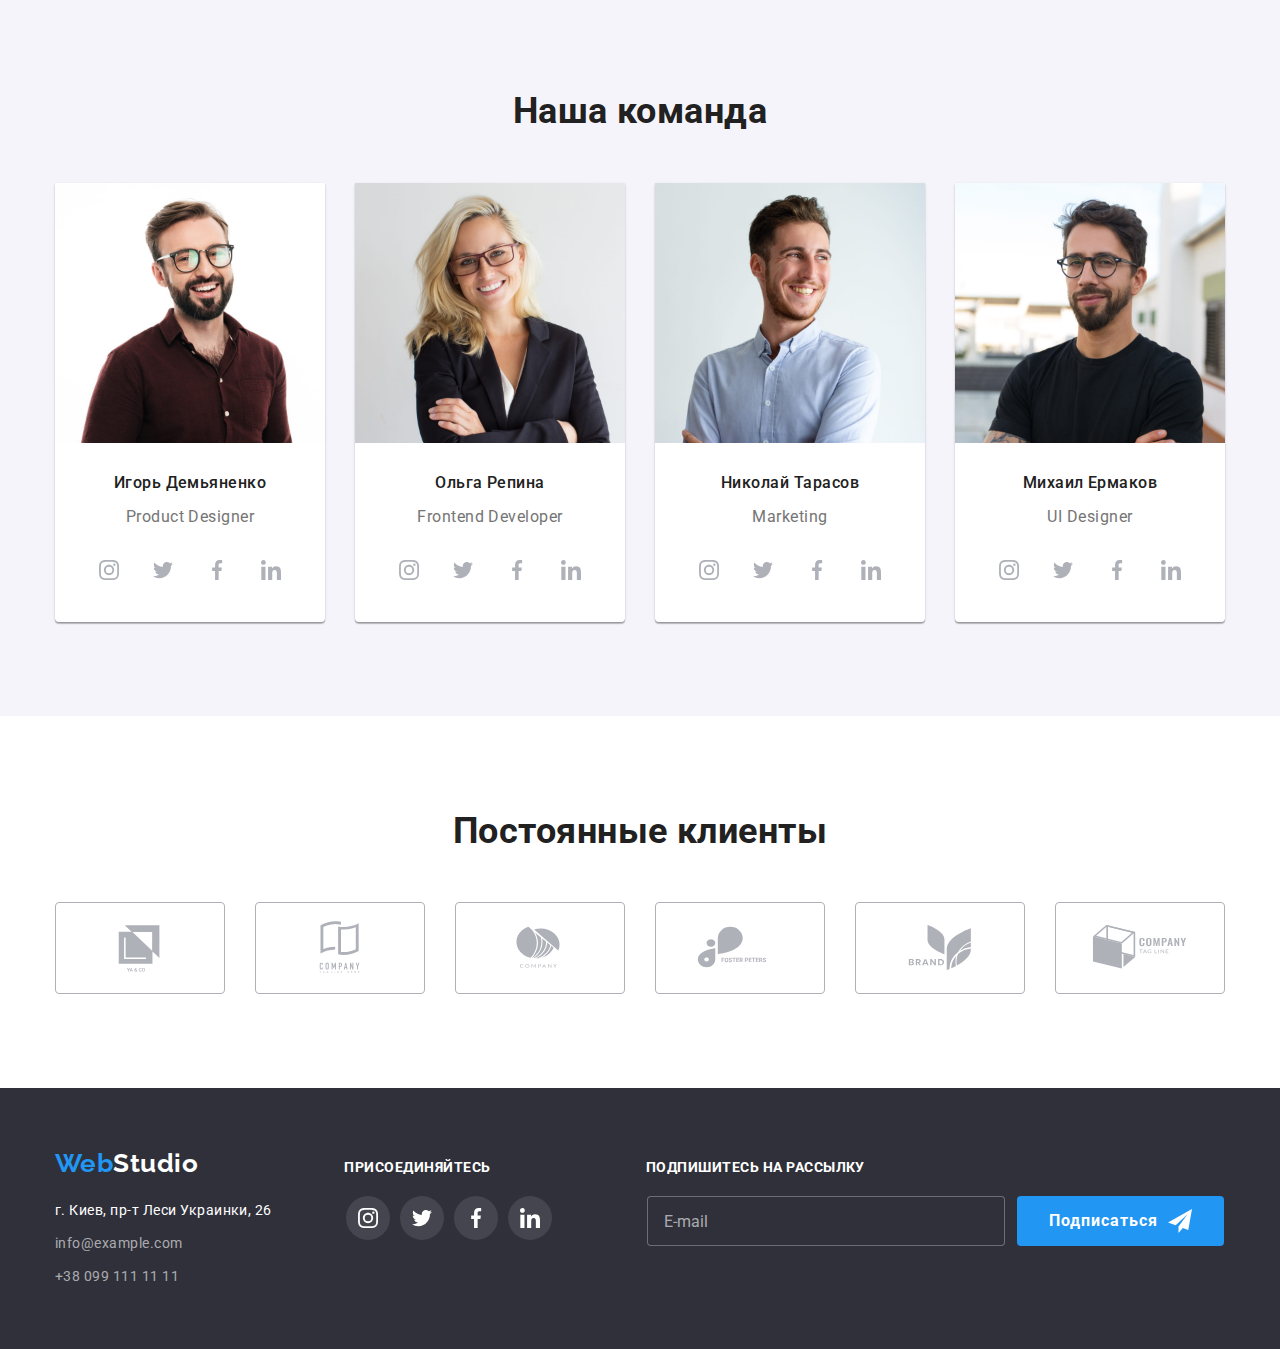
==== commit 7b20eb71: "BEM naming" ====
--- a/index.html
+++ b/index.html
@@ -21,30 +21,30 @@
     <!-- Header -->
     <header class="header">
       <div class="container main-nav">
-        <a href="" class="logo">Web<span class="header-logo-part">Studio</span></a>
+        <a href="" class="logo">Web<span class="logo__header">Studio</span></a>
         <nav class="site-nav">
-          <ul class="site-list">
-            <li class="site-nav-item">
-              <a href="./index.html" class="site-nav-link current">Студия</a>
-            </li>
-            <li class="site-nav-item">
-              <a href="./portfolio.html" class="site-nav-link">Портфолио</a>
-            </li>
-            <li class="site-nav-item"><a href="" class="site-nav-link">Контакты</a></li>
+          <ul class="site-nav__list">
+            <li class="site-nav__item">
+              <a href="./index.html" class="site-nav__link site-nav__link--current">Студия</a>
+            </li>
+            <li class="site-nav__item">
+              <a href="./portfolio.html" class="site-nav__link">Портфолио</a>
+            </li>
+            <li class="site-nav__item"><a href="" class="site-nav__link">Контакты</a></li>
           </ul>
         </nav>
         <ul class="contact-nav">
-          <li class="contact-nav-item">
-            <a href="mailto:info@devstudio.com" class="header-contacts">
-              <svg class="icons-header" width="16" height="12">
+          <li class="contact-nav__item">
+            <a href="mailto:info@devstudio.com" class="contact-nav__contacts">
+              <svg class="contact-nav__icon" width="16" height="12">
                 <use href="./images/icons.svg#envelope">
               </svg>
               info@devstudio.com
             </a>
           </li>
-          <li class="contact-nav-item">
-            <a href="tel:+380961111111" class="header-contacts">
-              <svg class="icons-header" width="10" height="16">
+          <li class="contact-nav__item">
+            <a href="tel:+380961111111" class="contact-nav__contacts">
+              <svg class="contact-nav__icon" width="10" height="16">
                 <use href="./images/icons.svg#smartphone"></use>
               </svg>
               +38 096 111 11 11
@@ -58,53 +58,53 @@
       <!--Hero section-->
       <section class="hero">
         <div class="container">
-          <h1 class="hero-title">
+          <h1 class="hero__title">
             Эффективные решения<br />
             для вашего бизнеса
           </h1>
-          <button type="button" class="button primary" data-modal-open>Заказать услугу</button>
-          
+          <button class="button btn" type="button" data-modal-open>Заказать услугу</button>
+        </div>
       </section>
       <!--Features section-->
-      <section class="section">
-        <div class="container">
-          <h2 class="features-title visually-hidden">Наши преимущества</h2>
-          <ul class="features-list">
-            <li class="features-item">
-              <div class="features-icon-bg">
-              <svg class="icon-antenna" width="70" height="70"><use href="images/icons.svg#antenna-1"></use>
+      <section class="features section">
+        <div class="container">
+          <h2 class="features__title visually-hidden">Наши преимущества</h2>
+          <ul class="features__list">
+            <li class="features__item">
+              <div class="features__icon">
+              <svg width="70" height="70"><use href="images/icons.svg#antenna-1"></use>
               </svg>
               </div>
-              <h3 class="features-item-title">Внимание к деталям</h3>
-              <p class="features-text">
+              <h3 class="features__heading">Внимание к деталям</h3>
+              <p class="features__text">
                 Идейные соображения, а также начало повседневной работы по формированию позиции.
               </p>
             </li>
-            <li class="features-item icon-clock">
-            <div class="features-icon-bg">
-              <svg class="icon-clock" width="70" height="70"><use href="images/icons.svg#clock-1"></use>
+            <li class="features__item">
+            <div class="features__icon">
+              <svg width="70" height="70"><use href="images/icons.svg#clock-1"></use>
               </svg>
               </div>
-              <h3 class="features-item-title">Пунктуальность</h3>
-              <p class="features-text">
+              <h3 class="features__heading">Пунктуальность</h3>
+              <p class="features__text">
                 Задача организации, в особенности же рамки и место обучения кадров влечет за собой.
               </p>
             </li>
-            <li class="features-item icon-diagram">
-              <div class="features-icon-bg">
-              <svg class="icon-diagram" width="70" height="70"><use href="images/icons.svg#diagram-1"></use>
+            <li class="features__item">
+              <div class="features__icon">
+              <svg width="70" height="70"><use href="images/icons.svg#diagram-1"></use>
               </svg></div>
-              <h3 class="features-item-title">Планирование</h3>
-              <p class="features-text">
+              <h3 class="features__heading">Планирование</h3>
+              <p class="features__text">
                 Равным образом консультация с широким активом в значительной степени обуславливает.
               </p>
             </li>
-            <li class="features-item icon-astronaut">
-              <div class="features-icon-bg">
-              <svg class="icon-astronaut" width="70" height="70"><use href="images/icons.svg#astronaut-1"></use>
+            <li class="features__item">
+              <div class="features__icon">
+              <svg width="70" height="70"><use href="images/icons.svg#astronaut-1"></use>
               </svg></div>
-              <h3 class="features-item-title">Современные технологии</h3>
-              <p class="features-text">
+              <h3 class="features__heading">Современные технологии</h3>
+              <p class="features__text">
                 Значимость этих проблем настолько очевидна, что реализация плановых заданий.
               </p>
             </li>
@@ -114,19 +114,19 @@
       <!--What we do section-->
       <section class="section work">
         <div class="container">
-          <h2 class="work-title">Чем мы занимаемся</h2>
-          <ul class="work-list">
-            <li class="work-item">
+          <h2 class="work__title">Чем мы занимаемся</h2>
+          <ul class="work__list">
+            <li class="work__item">
               <img src="./images/img-what-we-do-1.jpg" alt="написание кода" width="370" />
-              <p class="work-item-text">Десктопные приложения</p>
-            </li>
-            <li class="work-item">
+              <p class="work__text">Десктопные приложения</p>
+            </li>
+            <li class="work__item">
               <img src="./images/img-what-we-do-2.jpg" alt="адаптивный интерфейс" width="370" />
-              <p class="work-item-text">Мобильные приложения</p>
-            </li>
-            <li class="work-item">
+              <p class="work__text">Мобильные приложения</p>
+            </li>
+            <li class="work__item">
               <img src="./images/img-what-we-do-3.jpg" alt="цветовая палитра" width="370" />
-              <p class="work-item-text">Дизайнерские решения</p>
+              <p class="work__text">Дизайнерские решения</p>
             </li>
           </ul>
         </div>
@@ -134,95 +134,95 @@
       <!--Our team section-->
       <section class="section team">
         <div class="container">
-          <h2 class="team-title">Наша команда</h2>
-          <ul class="team-list">
-            <li class="team-item">
+          <h2 class="team__title">Наша команда</h2>
+          <ul class="team__list">
+            <li class="team__item">
               <img
                 src="./images/member-1.jpg"
                 alt="Игорь Демьяненко продакт менеджер"
                 width="270"
               />
-              <div class="team-item-content">
-                <h3 class="team-name">Игорь Демьяненко</h3>
-                <p lang="en" class="team-profession">Product Designer</p>
-              <ul class="socials-list">
-              <li class="social-item"><a href="https://www.instagram.com/" class="social-links" target="_blank" rel="noreferrer noopener"><svg class="social-icons" width="20" height="20">
+              <div class="team__card">
+                <h3 class="team__name">Игорь Демьяненко</h3>
+                <p class="team__profession" lang="en" >Product Designer</p>
+              <ul class="socials__list">
+              <li class="socials__item"><a href="https://www.instagram.com/" class="socials__link socials__link--light" target="_blank" rel="noreferrer noopener"><svg class="socials__icon" width="20" height="20">
                 <use href="./images/icons.svg#instagram-2">
               </svg></a></li>
-              <li class="social-item"><a href="https://twitter.com/" class="social-links" target="_blank" rel="noreferrer noopener"><svg class="social-icons" width="20" height="20">
+              <li class="socials__item"><a href="https://twitter.com/" class="socials__link socials__link--light" target="_blank" rel="noreferrer noopener"><svg class="socials__icon" width="20" height="20">
                 <use href="./images/icons.svg#twitter-1">
               </svg></a></li>
-              <li class="social-item"><a href="https://www.facebook.com/" class="social-links" target="_blank" rel="noreferrer noopener"><svg class="social-icons" width="20" height="20">
+              <li class="socials__item"><a href="https://www.facebook.com/" class="socials__link socials__link--light" target="_blank" rel="noreferrer noopener"><svg class="socials__icon" width="20" height="20">
                 <use href="./images/icons.svg#facebook-1">
               </svg></a></li>
-              <li class="social-item"><a href="https://www.linkedin.com/" class="social-links" target="_blank" rel="noreferrer noopener"><svg class="social-icons" width="20" height="20">
+              <li class="socials__item"><a href="https://www.linkedin.com/" class="socials__link socials__link--light" target="_blank" rel="noreferrer noopener"><svg class="socials__icon" width="20" height="20">
                 <use href="./images/icons.svg#linkedin-1">
               </svg></a></li>
               </ul>
               </div>
             </li>
-            <li class="team-item">
+            <li class="team__item">
               <img
                 src="./images/member-2.jpg"
                 alt="Ольга Репина фронтэнд разработчик"
                 width="270"
               />
-              <div class="team-item-content">
-                <h3 class="team-name">Ольга Репина</h3>
-                <p lang="en" class="team-profession">Frontend Developer</p>
-                <ul class="socials-list">
-              <li class="social-item"><a href="https://www.instagram.com/" class="social-links" target="_blank" rel="noreferrer noopener"><svg class="social-icons" width="20" height="20">
+              <div class="team__card">
+                <h3 class="team__name">Ольга Репина</h3>
+                <p class="team__profession" lang="en">Frontend Developer</p>
+                <ul class="socials__list">
+              <li class="socials__item"><a href="https://www.instagram.com/" class="socials__link socials__link--light" target="_blank" rel="noreferrer noopener"><svg class="socials__icon" width="20" height="20">
                 <use href="./images/icons.svg#instagram-2">
               </svg></a></li>
-              <li class="social-item"><a href="https://twitter.com/" class="social-links" target="_blank" rel="noreferrer noopener"><svg class="social-icons" width="20" height="20">
+              <li class="socials__item"><a href="https://twitter.com/" class="socials__link socials__link--light" target="_blank" rel="noreferrer noopener"><svg class="socials__icon" width="20" height="20">
                 <use href="./images/icons.svg#twitter-1">
               </svg></a></li>
-              <li class="social-item"><a href="https://www.facebook.com/" class="social-links" target="_blank" rel="noreferrer noopener"><svg class="social-icons" width="20" height="20">
+              <li class="socials__item"><a href="https://www.facebook.com/" class="socials__link socials__link--light" target="_blank" rel="noreferrer noopener"><svg class="socials__icon" width="20" height="20">
                 <use href="./images/icons.svg#facebook-1">
               </svg></a></li>
-              <li class="social-item"><a href="https://www.linkedin.com/" class="social-links" target="_blank" rel="noreferrer noopener"><svg class="social-icons" width="20" height="20">
+              <li class="socials__item"><a href="https://www.linkedin.com/" class="socials__link socials__link--light" target="_blank" rel="noreferrer noopener"><svg class="socials__icon" width="20" height="20">
                 <use href="./images/icons.svg#linkedin-1">
               </svg></a></li>
               </ul>
               </div>
             </li>
-            <li class="team-item">
+            <li class="team__item">
               <img src="./images/member-3.jpg" alt="Николай Тарасов маркетинг" width="270" />
-              <div class="team-item-content">
-                <h3 class="team-name">Николай Тарасов</h3>
-                <p lang="en" class="team-profession">Marketing</p>
-                <ul class="socials-list">
-              <li class="social-item"><a href="https://www.instagram.com/" class="social-links" target="_blank" rel="noreferrer noopener"><svg class="social-icons" width="20" height="20">
+              <div class="team__card">
+                <h3 class="team__name">Николай Тарасов</h3>
+                <p class="team__profession" lang="en">Marketing</p>
+                <ul class="socials__list">
+              <li class="socials__item"><a href="https://www.instagram.com/" class="socials__link socials__link--light" target="_blank" rel="noreferrer noopener"><svg class="socials__icon" width="20" height="20">
                 <use href="./images/icons.svg#instagram-2">
               </svg></a></li>
-              <li class="social-item"><a href="https://twitter.com/" class="social-links" target="_blank" rel="noreferrer noopener"><svg class="social-icons" width="20" height="20">
+              <li class="socials__item"><a href="https://twitter.com/" class="socials__link socials__link--light" target="_blank" rel="noreferrer noopener"><svg class="socials__icon" width="20" height="20">
                 <use href="./images/icons.svg#twitter-1">
               </svg></a></li>
-              <li class="social-item"><a href="https://www.facebook.com/" class="social-links" target="_blank" rel="noreferrer noopener"><svg class="social-icons" width="20" height="20">
+              <li class="socials__item"><a href="https://www.facebook.com/" class="socials__link socials__link--light" target="_blank" rel="noreferrer noopener"><svg class="socials__icon" width="20" height="20">
                 <use href="./images/icons.svg#facebook-1">
               </svg></a></li>
-              <li class="social-item"><a href="https://www.linkedin.com/" class="social-links" target="_blank" rel="noreferrer noopener"><svg class="social-icons" width="20" height="20">
+              <li class="socials__item"><a href="https://www.linkedin.com/" class="socials__link socials__link--light" target="_blank" rel="noreferrer noopener"><svg class="socials__icon" width="20" height="20">
                 <use href="./images/icons.svg#linkedin-1">
               </svg></a></li>
               </ul>
               </div>
             </li>
-            <li class="team-item">
+            <li class="team__item">
               <img src="./images/member-4.jpg" alt="Михаил Ермаков дизайнер" width="270" />
-              <div class="team-item-content">
-                <h3 class="team-name">Михаил Ермаков</h3>
-                <p lang="en" class="team-profession">UI Designer</p>
-                <ul class="socials-list">
-              <li class="social-item"><a href="https://www.instagram.com/" class="social-links" target="_blank" rel="noreferrer noopener"><svg class="social-icons" width="20" height="20">
+              <div class="team__card">
+                <h3 class="team__name">Михаил Ермаков</h3>
+                <p class="team__profession" lang="en">UI Designer</p>
+                <ul class="socials__list">
+              <li class="socials__item"><a href="https://www.instagram.com/" class="socials__link socials__link--light" target="_blank" rel="noreferrer noopener"><svg class="socials__icon" width="20" height="20">
                 <use href="./images/icons.svg#instagram-2">
               </svg></a></li>
-              <li class="social-item"><a href="https://twitter.com/" class="social-links" target="_blank" rel="noreferrer noopener"><svg class="social-icons" width="20" height="20">
+              <li class="socials__item"><a href="https://twitter.com/" class="socials__link socials__link--light" target="_blank" rel="noreferrer noopener"><svg class="socials__icon" width="20" height="20">
                 <use href="./images/icons.svg#twitter-1">
               </svg></a></li>
-              <li class="social-item"><a href="https://www.facebook.com/" class="social-links" target="_blank" rel="noreferrer noopener"><svg class="social-icons" width="20" height="20">
+              <li class="socials__item"><a href="https://www.facebook.com/" class="socials__link socials__link--light" target="_blank" rel="noreferrer noopener"><svg class="socials__icon" width="20" height="20">
                 <use href="./images/icons.svg#facebook-1">
               </svg></a></li>
-              <li class="social-item"><a href="https://www.linkedin.com/" class="social-links" target="_blank" rel="noreferrer noopener"><svg class="social-icons" width="20" height="20">
+              <li class="socials__item"><a href="https://www.linkedin.com/" class="socials__link socials__link--light" target="_blank" rel="noreferrer noopener"><svg class="socials__icon" width="20" height="20">
                 <use href="./images/icons.svg#linkedin-1">
               </svg></a></li>
               </ul>
@@ -233,25 +233,25 @@
       </section>
       <section class="section clients">
         <div class="container">
-          <h2 class="clients-title">Постоянные клиенты</h2>
-          <ul class="clients-list">
-            <li class="clients-item">
-              <a href="" class="clients-link"><svg class="clients-logo" width="106" height="60"><use href="./images/icons.svg#logo-1"></use></svg></a>
-            </li>
-            <li class="clients-item">
-              <a href="" class="clients-link"><svg class="clients-logo" width="106" height="60"><use href="./images/icons.svg#logo-2"></use></svg></a>
-            </li>
-            <li class="clients-item">
-              <a href="" class="clients-link"><svg class="clients-logo" width="106" height="60"><use href="./images/icons.svg#logo-3"></use></svg></a>
-            </li>
-            <li class="clients-item">
-              <a href="" class="clients-link"><svg class="clients-logo" width="106" height="60"><use href="./images/icons.svg#logo-4"></use></svg></a>
-            </li>
-            <li class="clients-item">
-              <a href="" class="clients-link"><svg class="clients-logo" width="106" height="60"><use href="./images/icons.svg#logo-5"></use></svg></a>
-            </li>
-            <li class="clients-item">
-              <a href="" class="clients-link"><svg class="clients-logo" width="106" height="60"><use href="./images/icons.svg#logo-6"></use></svg></a>
+          <h2 class="clients__title">Постоянные клиенты</h2>
+          <ul class="clients__list">
+            <li class="clients__item">
+              <a class="clients__link" href=""><svg class="clients__logo" width="106" height="60"><use href="./images/icons.svg#logo-1"></use></svg></a>
+            </li>
+            <li class="clients__item">
+              <a class="clients__link" href=""><svg class="clients__logo" width="106" height="60"><use href="./images/icons.svg#logo-2"></use></svg></a>
+            </li>
+            <li class="clients__item">
+              <a class="clients__link" href=""><svg class="clients__logo" width="106" height="60"><use href="./images/icons.svg#logo-3"></use></svg></a>
+            </li>
+            <li class="clients__item">
+              <a class="clients__link" href=""><svg class="clients__logo" width="106" height="60"><use href="./images/icons.svg#logo-4"></use></svg></a>
+            </li>
+            <li class="clients__item">
+              <a class="clients__link" href=""><svg class="clients__logo" width="106" height="60"><use href="./images/icons.svg#logo-5"></use></svg></a>
+            </li>
+            <li class="clients__item">
+              <a class="clients__link" href=""><svg class="clients__logo" width="106" height="60"><use href="./images/icons.svg#logo-6"></use></svg></a>
             </li>
           </ul>
         </div>
@@ -260,125 +260,125 @@
     <!-- Footer -->
     <footer class="footer">
       <div class="container footer-global">
-        <div class="footer-sections">
-        <a href="" class="logo">Web<span class="footer-logo-part">Studio</span></a>
-        <address class="footer-address">
-          <ul class="footer-list">
-            <li class="footer-item">
+        <div class="footer__sections">
+        <a class="logo" href="">Web<span class="logo__footer">Studio</span></a>
+        <address class="address">
+          <ul class="address__list">
+            <li class="address__item">
               <a
+              class="address__link"
                 href="https://goo.gl/maps/oisESLWzGZFU7cvu8"
                 target="_blank"
                 rel="noreferrer noopener"
-                class="footer-address"
                 >г. Киев, пр-т Леси Украинки, 26</a
               >
             </li>
-            <li class="footer-item">
-              <a href="mailto:info@example.com" class="footer-contacts">info@example.com</a>
-            </li>
-            <li class="footer-item">
-              <a href="tel:+380991111111" class="footer-contacts">+38 099 111 11 11</a>
+            <li class="address__item">
+              <a href="mailto:info@example.com" class="address__contact">info@example.com</a>
+            </li>
+            <li class="address__item">
+              <a href="tel:+380991111111" class="address__contact">+38 099 111 11 11</a>
             </li>
           </ul>
         </address>
       </div>
-      <div class="footer-sections footer-join">
-        <p class="footer-text">Присоединяйтесь</p>
-        <ul class="footer-socials-list">
-        <li class="footer-socials-item">
-          <a href="https://www.instagram.com/" class="footer-socials-link" target="_blank" rel="noreferrer noopener">
-            <svg class="footer-socials-icons" width="20" height="20">
+      <div class="footer__sections">
+        <p class="footer__text">Присоединяйтесь</p>
+        <ul class="socials__list">
+        <li class="socials__item">
+          <a class="socials__link socials__link--dark" href="https://www.instagram.com/" target="_blank" rel="noreferrer noopener">
+            <svg width="20" height="20">
               <use href="./images/icons.svg#instagram-2"></use>
             </svg>
           </a>
         </li>
-        <li class="footer-socials-item">
-          <a href="https://twitter.com/" class="footer-socials-link" target="_blank" rel="noreferrer noopener">
-            <svg class="footer-socials-icons" width="20" height="20">
+        <li class="socials__item">
+          <a class="socials__link socials__link--dark" href="https://twitter.com/" target="_blank" rel="noreferrer noopener">
+            <svg width="20" height="20">
               <use href="./images/icons.svg#twitter-1"></use>
             </svg>
           </a>
         </li>
-        <li class="footer-socials-item">
-          <a href="https://www.facebook.com/" class="footer-socials-link" target="_blank" rel="noreferrer noopener">
-            <svg class="footer-socials-icons" width="20" height="20">
+        <li class="socials__item">
+          <a class="socials__link socials__link--dark" href="https://www.facebook.com/" target="_blank" rel="noreferrer noopener">
+            <svg width="20" height="20">
               <use href="./images/icons.svg#facebook-1"></use>
             </svg>
           </a>
         </li>
-        <li class="footer-socials-item">
-          <a href="https://www.linkedin.com/" class="footer-socials-link" target="_blank" rel="noreferrer noopener">
-            <svg class="footer-socials-icons" width="20" height="20">
+        <li class="socials__item">
+          <a class="socials__link socials__link--dark" href="https://www.linkedin.com/" target="_blank" rel="noreferrer noopener">
+            <svg width="20" height="20">
               <use href="./images/icons.svg#linkedin-1"></use>
             </svg>
           </a>
         </li>
         </ul>
       </div>
-      <div class="footer-sections footer-subscribe">
-        <p class="footer-subscribe-text">Подпишитесь на рассылку</p>
+      <div class="footer__sections">
+        <p class="footer__text">Подпишитесь на рассылку</p>
         <form class="subscribe-form">
-        <input class="footer-mail" type="email" name="footer-mail" id="" placeholder="E-mail">
-        <button type="submit" class="button footer-button">Подписаться<svg class="icon-send" width="24" height="24"><use href="./images/icons.svg#icon-send"></use></svg></button>
+        <input class="subscribe-form__input" type="email" name="subscribe-form" placeholder="E-mail">
+        <button class="button btn btn--footer" type="submit" >Подписаться<svg class="subscribe-form__icon" width="24" height="24"><use href="./images/icons.svg#icon-send"></use></svg></button>
         </form>
       </div>
       </div>
     </footer>
     <div class="backdrop is-hidden" data-modal>
             <div class="modal">
-              <p class="modal-text">Оставьте свои данные, мы вам перезвоним</p>
-              <button class="close-button" data-modal-close>
-                <svg class="close-icon">
+              <p class="modal__text">Оставьте свои данные, мы вам перезвоним</p>
+              <button class="modal__close-button" data-modal-close>
+                <svg class="modal__close-icon">
                   <use href="./images/icons.svg#close"></use>
                 </svg>
               </button>
               <form class="form">
-                <div class="form-field">
-                  <label for="user-name" class="modal-label">Имя</label>
-                  <div class="input-wrap">
-                <input type="text" name="user-name" class="modal-input" id="user-name" required>
-                <svg class="modal-icons" width="18" height="18">
+                <div class="form__field">
+                  <label class="form__label" for="user-name" >Имя</label>
+                  <div class="form__input-wrap">
+                <input class="form__input" type="text" name="user-name" id="user-name" required>
+                <svg class="form__icon" width="18" height="18">
                     <use href="./images/icons.svg#person"></use>
                   </svg>
                   </div>
               </div>
-              <div class="form-field">
-                <label for="user-tel" class="modal-label">Телефон</label>
-                <div class="input-wrap">
-                <input type="tel" name="user-tel" class="modal-input" id="user-tel" required>
-                <svg class="modal-icons" width="18" height="18">
+              <div class="form__field">
+                <label class="form__label" for="user-tel">Телефон</label>
+                <div class="form__input-wrap">
+                <input class="form__input" type="tel" name="user-tel" id="user-tel" required>
+                <svg class="form__icon" width="18" height="18">
                     <use href="./images/icons.svg#phone"></use>
                   </svg>
                   </div>
               </div>
-                <div class="form-field">
-                <label for="user-mail" class="modal-label">Почта</label>
-                <div class="input-wrap">
-                <input type="email" name="user-mail" class="modal-input" id="user-mail">
-                <svg class="modal-icons" width="18" height="18">
+                <div class="form__field">
+                <label class="form__label" for="user-mail">Почта</label>
+                <div class="form__input-wrap">
+                <input class="form__input"  type="email" name="user-mail" id="user-mail">
+                <svg class="form__icon" width="18" height="18">
                     <use href="./images/icons.svg#email"></use>
                   </svg>
                   </div>
               </div>
-                  <div class="form-field">
-                <label for="comment" class="modal-label">Комментарий</label>
-                <textarea name="comment" class="modal-comment" id="comment" placeholder="Введите текст"></textarea></div>
+                  <div class="form__field">
+                <label class="form__label" for="comment" >Комментарий</label>
+                <textarea class="form__comment" name="comment" id="comment" placeholder="Введите текст"></textarea></div>
 
-              <div class="form-field check-box">
-                <input type="checkbox"
-                class="modal-check visually-hidden"
-                id="modal-check"
-                name="modal-check"/>
-                <label for="modal-check" class="modal-check-text"><span class="icon-check"><svg class="modal-check-icon"  width="16" height="15">
+              <div class="form__field checkbox">
+                <input 
+                class="checkbox__input visually-hidden"
+                type="checkbox"
+                id="checkbox__input"
+                name="checkbox__input"/>
+                <label class="checkbox__text" for="checkbox__input">
+                  <span class="checkbox__span"><svg class="checkbox__icon"  width="16" height="15">
                   <use href="./images/icons.svg#icon-check"></use>
-                </svg></span>Соглашаюсь с рассылкой и принимаю <a href="" class="modal-conditions"> Условия договора</a></label>
-                <button type="submit" class="button modal-submit">Отправить</button>
-              </div>
-              
+                </svg></span>Соглашаюсь с рассылкой и принимаю <a href="" class="checkbox__conditions">Условия договора</a></label>
+                <button class="button btn" type="submit">Отправить</button>
+              </div>
               </form>
             </div>
           </div>
-        </div>
     <script src="./js/modal.js"></script>
   </body>
 </html>
--- a/css/styles.css
+++ b/css/styles.css
@@ -5,7 +5,7 @@
   --accent-color: #2196f3;
   --background-color: #e5e5e5;
   --footer-background-color: #2f303a;
-  --button-secondary-bgc: #f5f4fa;
+  --filters-btn-bgc: #f5f4fa;
   --button-primary-hover: #188ce8;
   --footer-contacts: rgba(255, 255, 255, 0.6);
   --header-logo: #000000;
@@ -85,7 +85,7 @@
   line-height: 1.2;
 }
 
-.header-logo-part {
+.logo__header {
   color: var(--header-logo);
 }
 
@@ -100,15 +100,15 @@
   margin-left: 93px;
 }
 
-.site-nav-item:not(:last-child) {
+.site-nav__item:not(:last-child) {
   margin-right: 50px;
 }
 
-.site-list {
-  display: flex;
-}
-
-.site-nav-link {
+.site-nav__list {
+  display: flex;
+}
+
+.site-nav__link {
   position: relative;
   display: block;
   padding-top: 32px;
@@ -124,16 +124,16 @@
   transition: color 250ms cubic-bezier(0.4, 0, 0.2, 1);
 }
 
-.site-nav-link:hover,
-.site-nav-link:focus {
+.site-nav__link:hover,
+.site-nav__link:focus {
   color: var(--accent-color);
 }
 
-.site-nav-link.current {
+.site-nav__link--current {
   color: var(--accent-color);
 }
 
-.current::after {
+.site-nav__link--current::after {
   content: '';
 
   position: absolute;
@@ -152,16 +152,16 @@
   margin-left: auto;
 }
 
-.contact-nav-item:not(:first-child) {
-  margin-left: 50px;
-}
-
-.icons-header {
+.contact-nav__item:not(:first-child) {
+  margin-left: 30px;
+}
+
+.contact-nav__icon {
   fill: currentColor;
   margin-right: 10px;
 }
 
-.header-contacts {
+.contact-nav__contacts {
   display: flex;
   align-items: center;
   color: var(--secondary-text-color);
@@ -174,12 +174,12 @@
   transition: color 250ms cubic-bezier(0.4, 0, 0.2, 1);
 }
 
-.header-contacts:hover,
-.header-contacts:focus {
+.contact-nav__contacts:hover,
+.contact-nav__contacts:focus {
   color: var(--accent-color);
 }
 
-.header-contacts:active {
+.contact-nav__contacts:active {
   color: var(--accent-color);
 }
 
@@ -199,7 +199,7 @@
   background-position: center;
 }
 
-.hero-title {
+.hero__title {
   color: var(--text-color-white);
 
   font-weight: 900;
@@ -225,9 +225,7 @@
     color 250ms cubic-bezier(0.4, 0, 0.2, 1), box-shadow 250ms cubic-bezier(0.4, 0, 0.2, 1);
 }
 
-.button.primary,
-.modal-submit,
-.footer-button {
+.btn {
   padding: 10px 32px;
   margin-top: 30px;
 
@@ -242,20 +240,16 @@
     color 250ms cubic-bezier(0.4, 0, 0.2, 1), box-shadow 250ms cubic-bezier(0.4, 0, 0.2, 1);
 }
 
-.button.primary:hover,
-.button.primary:focus,
-.modal-submit:hover,
-.modal-submit:focus,
-.footer-button:hover,
-.footer-button:focus {
+.btn:hover,
+.btn:focus {
   background-color: var(--button-primary-hover);
   color: var(--text-color-white);
   box-shadow: 0px 4px 4px rgba(0, 0, 0, 0.15);
 }
 
-.button.secondary {
+.filters__btn {
   padding: 6px 22px;
-  background-color: var(--button-secondary-bgc);
+  background-color: var(--filters-btn-bgc);
   color: var(--primary-text-color);
 
   font-weight: 500;
@@ -265,15 +259,15 @@
     color 250ms cubic-bezier(0.4, 0, 0.2, 1), box-shadow 250ms cubic-bezier(0.4, 0, 0.2, 1);
 }
 
-.button.secondary:hover,
-.button.secondary:focus {
+.filters__btn:hover,
+.filters__btn:focus {
   background-color: var(--accent-color);
   color: var(--text-color-white);
   box-shadow: 0px 3px 1px rgba(0, 0, 0, 0.1), 0px 1px 2px rgba(0, 0, 0, 0.08),
     0px 2px 2px rgba(0, 0, 0, 0.12);
 }
 
-.button.secondary:active {
+.filters__btn:active {
   color: var(--accent-color);
 
   box-shadow: 0px 3px 1px rgba(0, 0, 0, 0.1), 0px 1px 2px rgba(0, 0, 0, 0.08),
@@ -294,31 +288,31 @@
   clip: rect(0 0 0 0);
 }
 
-.features-list {
-  display: flex;
-}
-
-.features-item {
+.features__list {
+  display: flex;
+}
+
+.features__item {
   margin-right: 30px;
 }
 
-.features-item:nth-child(4n) {
+.features__item:nth-child(4n) {
   margin-right: 0;
 }
 
-.features-icon-bg {
-  display: flex;
+.features__icon {
+  display: flex;
+  align-items: center;
+  justify-content: center;
   width: 270px;
   height: 120px;
-  background-color: var(--button-secondary-bgc);
+  background-color: var(--filters-btn-bgc);
 
   border-radius: 4px;
   margin-bottom: 30px;
-  align-items: center;
-  justify-content: center;
-}
-
-.features-item-title {
+}
+
+.features__heading {
   color: var(--primary-text-color);
 
   font-weight: 700;
@@ -329,7 +323,7 @@
   margin-bottom: 10px;
 }
 
-.features-text {
+.features__text {
   color: var(--secondary-text-color);
 
   font-size: 14px;
@@ -342,27 +336,27 @@
   padding-top: 0;
 }
 
-.work-title,
-.clients-title {
+.work__title,
+.clients__title {
   margin-bottom: 50px;
 }
 
-.work-list {
-  display: flex;
-  align-items: center;
-}
-
-.work-item {
+.work__list {
+  display: flex;
+  align-items: center;
+}
+
+.work__item {
   position: relative;
 
   margin-right: 30px;
 }
 
-.work-item:nth-child(3n) {
+.work__item:nth-child(3n) {
   margin-right: 0;
 }
 
-.work-item-text {
+.work__text {
   position: absolute;
   bottom: 0;
 
@@ -382,9 +376,9 @@
   color: var(--text-color-white);
 }
 
-.work-title,
-.team-title,
-.clients-title {
+.work__title,
+.team__title,
+.clients__title {
   color: var(--primary-text-color);
 
   font-weight: 700;
@@ -396,14 +390,14 @@
 /* Team */
 
 .team {
-  background-color: var(--button-secondary-bgc);
-}
-
-.team-list {
-  display: flex;
-}
-
-.team-item {
+  background-color: var(--filters-btn-bgc);
+}
+
+.team__list {
+  display: flex;
+}
+
+.team__item {
   margin-right: 30px;
   background-color: var(--text-color-white);
   box-shadow: 0px 1px 3px rgba(0, 0, 0, 0.12), 0px 1px 1px rgba(0, 0, 0, 0.14),
@@ -411,29 +405,29 @@
   border-radius: 0px 0px 4px 4px;
 }
 
-.team-item:nth-child(4n) {
+.team__item:nth-child(4n) {
   margin-right: 0;
 }
 
-.team-item-content {
+.team__card {
   text-align: center;
   padding-top: 30px;
   padding-bottom: 30px;
   font-size: 16px;
 }
 
-.team-title,
-.team-name {
+.team__title,
+.team__name {
   color: var(--primary-text-color);
 }
 
-.team-title {
+.team__title {
   margin-top: 0;
   margin-right: 0;
   margin-bottom: 50px;
 }
 
-.team-name {
+.team__name {
   font-weight: 500;
   line-height: 1.2;
   font-size: 16px;
@@ -441,7 +435,7 @@
   margin-bottom: 10px;
 }
 
-.team-profession {
+.team__profession {
   color: var(--secondary-text-color);
 
   line-height: 1.9;
@@ -451,28 +445,30 @@
 
 /* Team socials */
 
-.socials-list {
+.socials__list {
   display: flex;
   justify-content: center;
   color: var(--icons-color);
 }
 
-.social-item {
+.socials__item {
   margin-right: 10px;
 }
 
-.social-item:last-child {
+.socials__item:last-child {
   margin-right: 0;
 }
 
-.social-links {
+.socials__link {
   display: flex;
   align-items: center;
   justify-content: center;
   width: 44px;
   height: 44px;
   border-radius: 50%;
-
+}
+
+.socials__link--light {
   background-color: var(--text-color-white);
   color: currentColor;
 
@@ -480,23 +476,23 @@
     color 250ms cubic-bezier(0.4, 0, 0.2, 1);
 }
 
-.social-links:hover,
-.social-links:focus {
+.socials__link:hover,
+.socials__link:focus {
   background-color: var(--accent-color);
   color: var(--text-color-white);
 }
 
-.social-icons {
+.socials__icon {
   fill: currentColor;
 }
 
 /* Clients */
 
-.clients-list {
-  display: flex;
-}
-
-.clients-link {
+.clients__list {
+  display: flex;
+}
+
+.clients__link {
   display: flex;
   width: 170px;
   height: 92px;
@@ -509,16 +505,16 @@
   transition: fill 250ms cubic-bezier(0.4, 0, 0.2, 1), border 250ms cubic-bezier(0.4, 0, 0.2, 1);
 }
 
-.clients-item {
+.clients__item {
   margin-right: 30px;
 }
 
-.clients-item:last-child {
+.clients__item:last-child {
   margin-right: 0;
 }
 
-.clients-link:hover,
-.clients-link:focus {
+.clients__link:hover,
+.clients__link:focus {
   fill: var(--accent-color);
   border: 1px solid var(--accent-color);
 }
@@ -537,50 +533,60 @@
   align-items: baseline;
 }
 
-.footer-sections {
+.footer__sections {
   flex-grow: 1;
 }
-.footer-logo-part {
-  color: var(--text-color-white);
-}
-
-.footer-list {
+
+.footer__sections:nth-child(2n) {
+  margin-left: 70px;
+}
+
+.footer__sections:nth-child(3n) {
+  margin-left: 93px;
+}
+
+.logo__footer {
+  color: var(--text-color-white);
+}
+
+.address {
+  margin-top: 20px;
+}
+.address__list {
   font-style: normal;
   font-size: 14px;
   line-height: 1.71;
 }
 
-.footer-address {
+.address__link {
   color: var(--text-color-white);
 
   margin-top: 20px;
-}
-
-.footer-contacts {
+  transition: color 250ms cubic-bezier(0.4, 0, 0.2, 1);
+}
+
+.address__contact {
   color: var(--footer-contacts);
 
   transition: color 250ms cubic-bezier(0.4, 0, 0.2, 1);
 }
 
-.footer-contacts:hover,
-.footer-contacts:focus {
+.address__link:hover,
+.address__link:focus,
+.address__contact:hover,
+.address__contact:focus {
   color: var(--accent-color);
 }
 
-.footer-contacts:active {
+.address__contact:active {
   color: var(--accent-color);
 }
 
-.footer-item:not(:first-child) {
+.address__item:not(:first-child) {
   margin-top: 9px;
 }
 
-.footer-join {
-  margin-left: 70px;
-}
-
-.footer-text,
-.footer-subscribe-text {
+.footer__text {
   font-weight: 700;
   font-size: 14px;
   line-height: 1.14;
@@ -589,19 +595,7 @@
   margin-bottom: 20px;
 }
 
-.footer-socials-list {
-  display: flex;
-}
-
-.footer-socials-link {
-  display: flex;
-  align-items: center;
-  justify-content: center;
-
-  width: 44px;
-  height: 44px;
-  border-radius: 50%;
-
+.socials__link--dark {
   background-color: var(--footer-socials-bgc);
   fill: var(--text-color-white);
 
@@ -609,26 +603,9 @@
     fill 250ms cubic-bezier(0.4, 0, 0.2, 1);
 }
 
-.footer-socials-link:hover,
-.footer-socials-link:focus {
-  background-color: var(--accent-color);
-  fill: var(--text-color-white);
-}
-
-.footer-socials-item {
-  margin-right: 10px;
-}
-
-.footer-socials-item:last-child {
-  margin-right: 0;
-}
-
 /* Subscribe ---------------------------------------- */
-.footer-subscribe {
-  margin-left: 93px;
-}
-
-.footer-mail {
+
+.subscribe-form__input {
   width: 358px;
   height: 50px;
   background-color: var(--footer-background-color);
@@ -640,12 +617,13 @@
   transition: color 250ms cubic-bezier(0.4, 0, 0.2, 1);
 }
 
-.footer-mail::placeholder {
+.subscribe-form__input::placeholder {
   color: rgba(255, 255, 255, 0.6);
 
   transition: color 250ms cubic-bezier(0.4, 0, 0.2, 1);
 }
-.footer-mail:hover::placeholder {
+
+.subscribe-form__input:hover::placeholder {
   color: var(--text-color-white);
 }
 
@@ -655,7 +633,7 @@
   justify-content: center;
 }
 
-.footer-button {
+.btn--footer {
   display: flex;
   align-items: center;
   justify-content: center;
@@ -663,25 +641,20 @@
   margin-left: 12px;
 }
 
-.icon-send {
+.subscribe-form__icon {
   fill: var(--text-color-white);
   margin-left: 10px;
 }
 
 /* Portfolio */
 
-.portfolio-title,
-.features-title {
-  visibility: hidden;
-}
-
-.portfolio-filters {
+.portfolio__filters {
   display: flex;
   justify-content: center;
   margin-bottom: 50px;
 }
 
-.portfolio-item:not(:last-child) {
+.portfolio__item:not(:last-child) {
   margin-right: 8px;
 }
 
@@ -694,34 +667,34 @@
   flex-wrap: wrap;
 }
 
-.card-item {
+.card-set__item {
   flex-basis: calc(100% / 3 - 30px);
 
   margin-left: 30px;
   margin-top: 30px;
 }
 
-.project-link {
+.card-set__link {
   display: block;
   transition: box-shadow 250ms cubic-bezier(0.4, 0, 0.2, 1);
 }
 
-.card-thumb {
+.card-set__thumb {
   position: relative;
   overflow: hidden;
 }
 
-.project-link:hover,
-.project-link:focus {
+.card-set__link:hover,
+.card-set__link:focus {
   box-shadow: 0px 1px 1px rgba(0, 0, 0, 0.12), 0px 4px 4px rgba(0, 0, 0, 0.06),
     1px 4px 6px rgba(0, 0, 0, 0.16);
 }
-.project-link:hover .project-text,
-.project-link:focus .project-text {
+.card-set__link:hover .project-text,
+.card-set__link:focus .project-text {
   transform: translateY(0);
 }
 
-.project-text {
+.card-set__text {
   color: var(--text-color-white);
   font-size: 18px;
   line-height: 1.5;
@@ -739,7 +712,7 @@
   transition: transform 250ms cubic-bezier(0.4, 0, 0.2, 1);
 }
 
-.card-title {
+.card-set__title {
   color: var(--primary-text-color);
 
   margin-bottom: 4px;
@@ -749,7 +722,7 @@
   letter-spacing: 0.06em;
 }
 
-.card-content {
+.card-set__content {
   padding: 20px 24px;
   border-bottom: 1px solid var(--line-color);
   border-left: 1px solid var(--line-color);
@@ -758,7 +731,7 @@
 
 /* Projects */
 
-.project-kind {
+.card-set__project-type {
   color: var(--secondary-text-color);
 
   font-size: 16px;
@@ -803,7 +776,7 @@
   filter: drop-shadow(0px 4px 4px rgba(0, 0, 0, 0.25));
 }
 
-.modal-text {
+.modal__text {
   color: var(--primary-text-color);
   font-weight: 700;
   font-size: 20px;
@@ -813,7 +786,7 @@
   margin-bottom: 12px;
 }
 
-.close-button {
+.modal__close-button {
   position: absolute;
   top: 8px;
   right: 8px;
@@ -834,26 +807,26 @@
   transition: fill 250ms cubic-bezier(0.4, 0, 0.2, 1);
 }
 
-.close-button:hover,
-.close-button:focus {
+.modal__close-button:hover,
+.modal__close-button:focus {
   fill: var(--accent-color);
 }
 
-.close-icon {
+.modal__close-icon {
   position: absolute;
   width: 18px;
   height: 18px;
 }
 
-.form-field {
+.form__field {
   margin-bottom: 10px;
 }
 
-.form-field:nth-child(4) {
+.form__field:nth-child(4n) {
   margin-bottom: 0;
 }
 
-.modal-input {
+.form__input {
   width: 100%;
   height: 40px;
   border: 1px solid rgba(33, 33, 33, 0.2);
@@ -864,7 +837,7 @@
   transition: outline 250ms cubic-bezier(0.4, 0, 0.2, 1), border 250ms cubic-bezier(0.4, 0, 0.2, 1);
 }
 
-.modal-label {
+.form__label {
   display: block;
   margin-bottom: 4px;
 
@@ -873,7 +846,7 @@
   letter-spacing: 0.01em;
 }
 
-.modal-comment {
+.form__comment {
   display: block;
   width: 100%;
   height: 120px;
@@ -891,11 +864,11 @@
   transition: border 250ms cubic-bezier(0.4, 0, 0.2, 1);
 }
 
-.modal-comment::placeholder {
+.form__comment::placeholder {
   color: rgba(117, 117, 117, 0.5);
 }
 
-.modal-icons {
+.form__icon {
   position: absolute;
 
   display: block;
@@ -906,45 +879,45 @@
   transition: fill 250ms cubic-bezier(0.4, 0, 0.2, 1);
 }
 
-.modal-input:focus,
-.modal-comment:focus,
-.footer-mail:focus,
-.footer-mail:hover {
+.form__input:focus,
+.form__comment:focus,
+.subscribe-form__input:focus,
+.subscribe-form__input:hover {
   outline: none;
   border: 1px solid var(--accent-color);
 }
 
-.modal-input:focus + .modal-icons {
+.form__input:focus + .form__icon {
   fill: var(--accent-color);
 }
 
-.input-wrap {
+.form__input-wrap {
   position: relative;
 }
-.check-box {
+
+.checkbox {
   margin-top: 20px;
   margin-bottom: 0;
   text-align: center;
 }
 
-.modal-check-text {
+.checkbox__text {
+  display: flex;
+  align-items: center;
+  justify-content: center;
+
   font-size: 14px;
   line-height: 1.7;
-  display: flex;
-  align-items: center;
-  justify-content: center;
-}
-
-.modal-conditions {
+}
+
+.checkbox__conditions {
   color: var(--accent-color);
   text-decoration: underline;
   padding-left: 3px;
 }
 
-.modal-check-text span {
-  display: flex;
-  align-items: center;
-  justify-content: center;
+.checkbox__span {
+  margin-right: 8px;
 
   width: 16px;
   height: 15px;
@@ -952,23 +925,28 @@
   border-radius: 2px;
 }
 
-.icon-check {
-  margin-right: 8px;
-}
-
-.modal-check-icon {
+.checkbox__icon {
   fill: transparent;
 }
 
-.modal-check:checked + .modal-check-text > span {
+.checkbox__input:checked + .checkbox__text > span {
   background-color: var(--accent-color);
   border: none;
 }
 
-.modal-check:checked + .modal-check-text svg {
+.checkbox__input:checked + .checkbox__text svg {
   fill: var(--text-color-white);
 }
 
-.modal-submit {
-  align-items: center;
-}
+.form__submit-btn {
+  align-items: center;
+}
+
+.checkbox__input:focus {
+  border: 3px solid var(--accent-color);
+}
+
+.checkbox__input:focus + .checkbox__span {
+  outline: 5px solid var(--accent-color);
+  color: red;
+}
